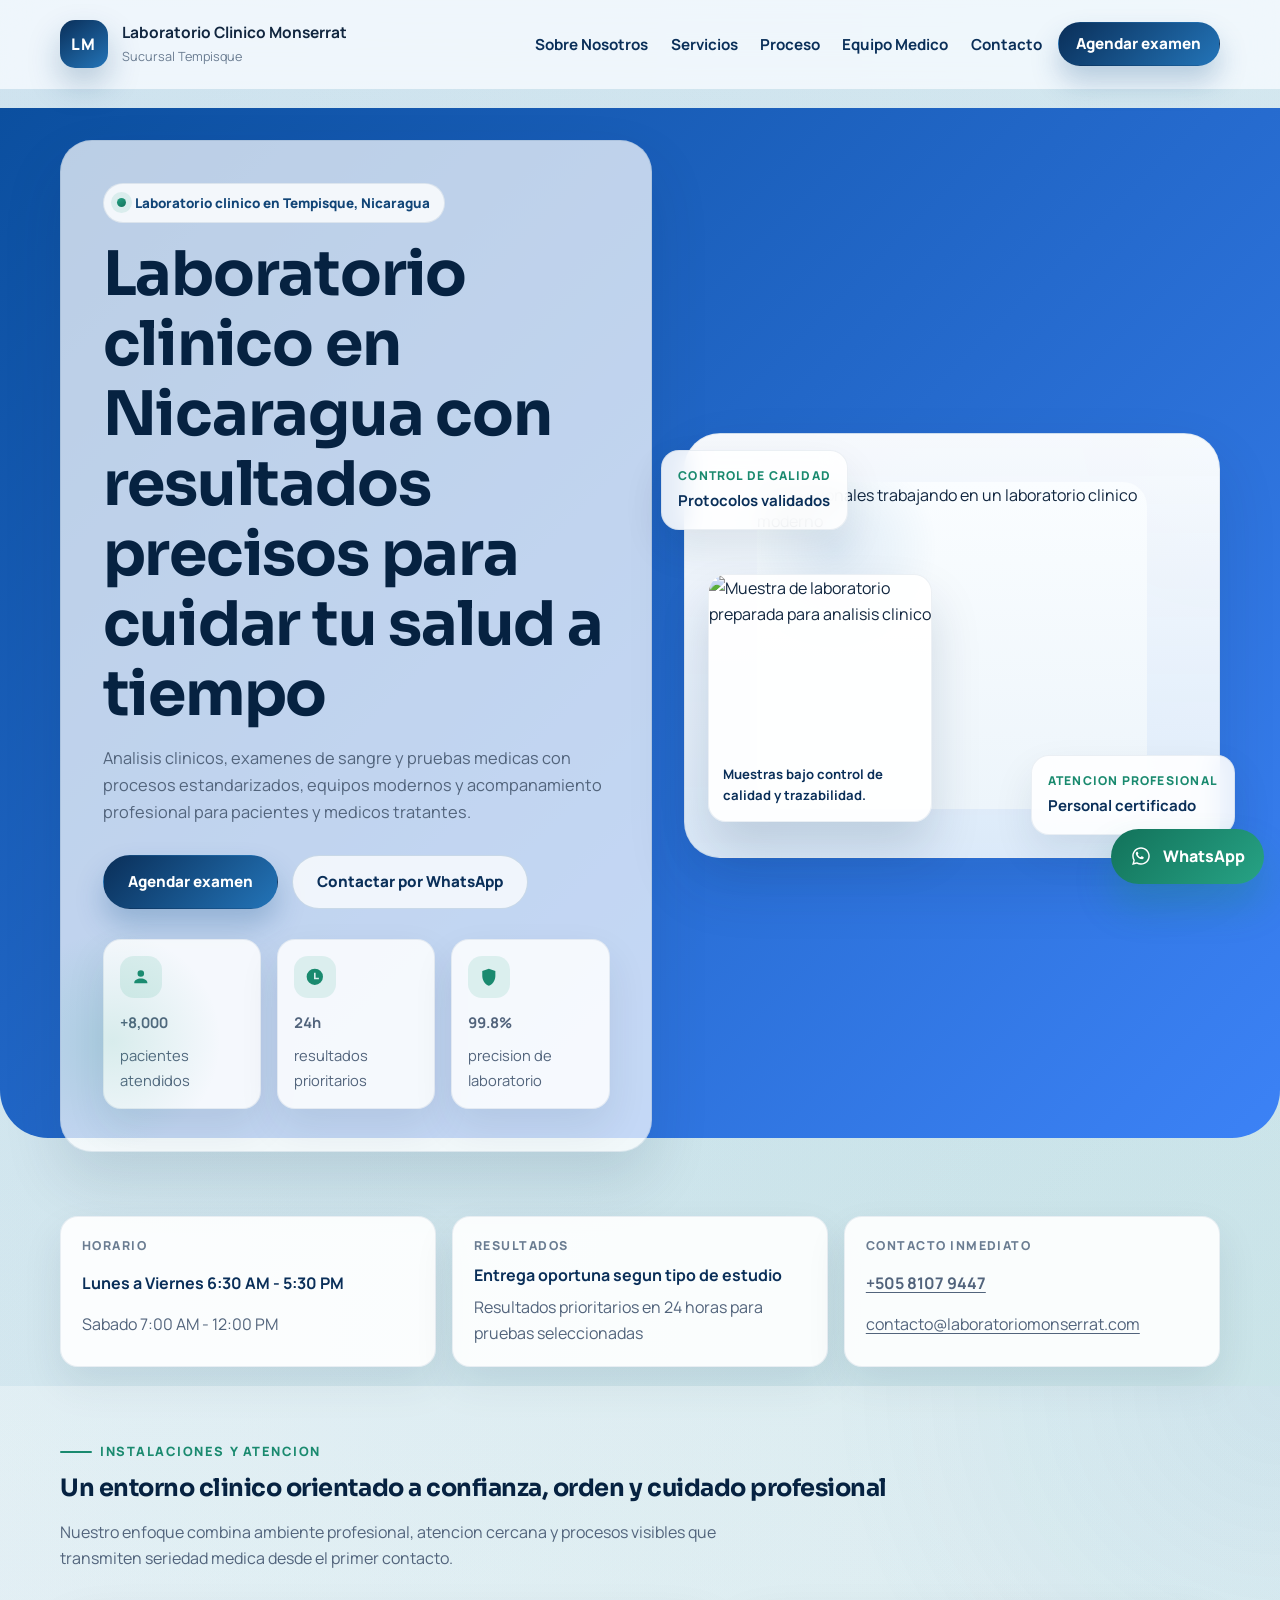
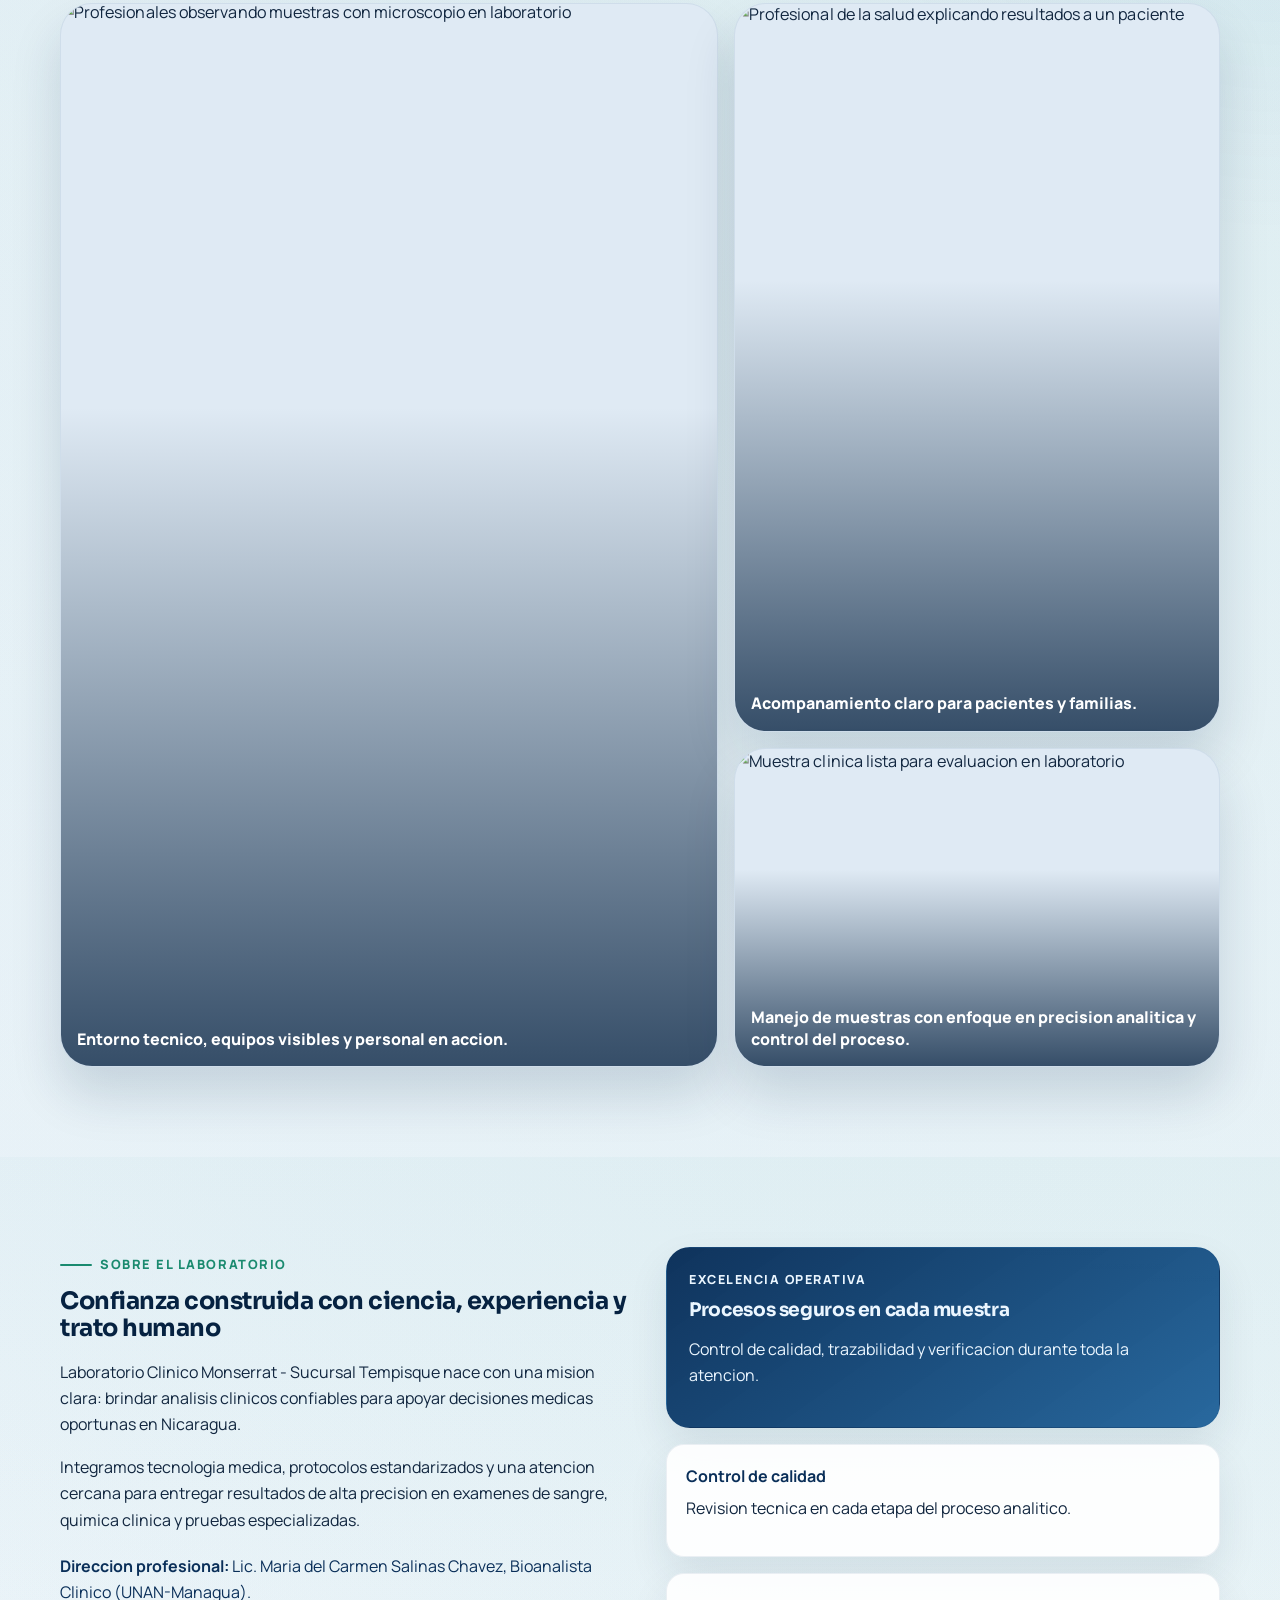
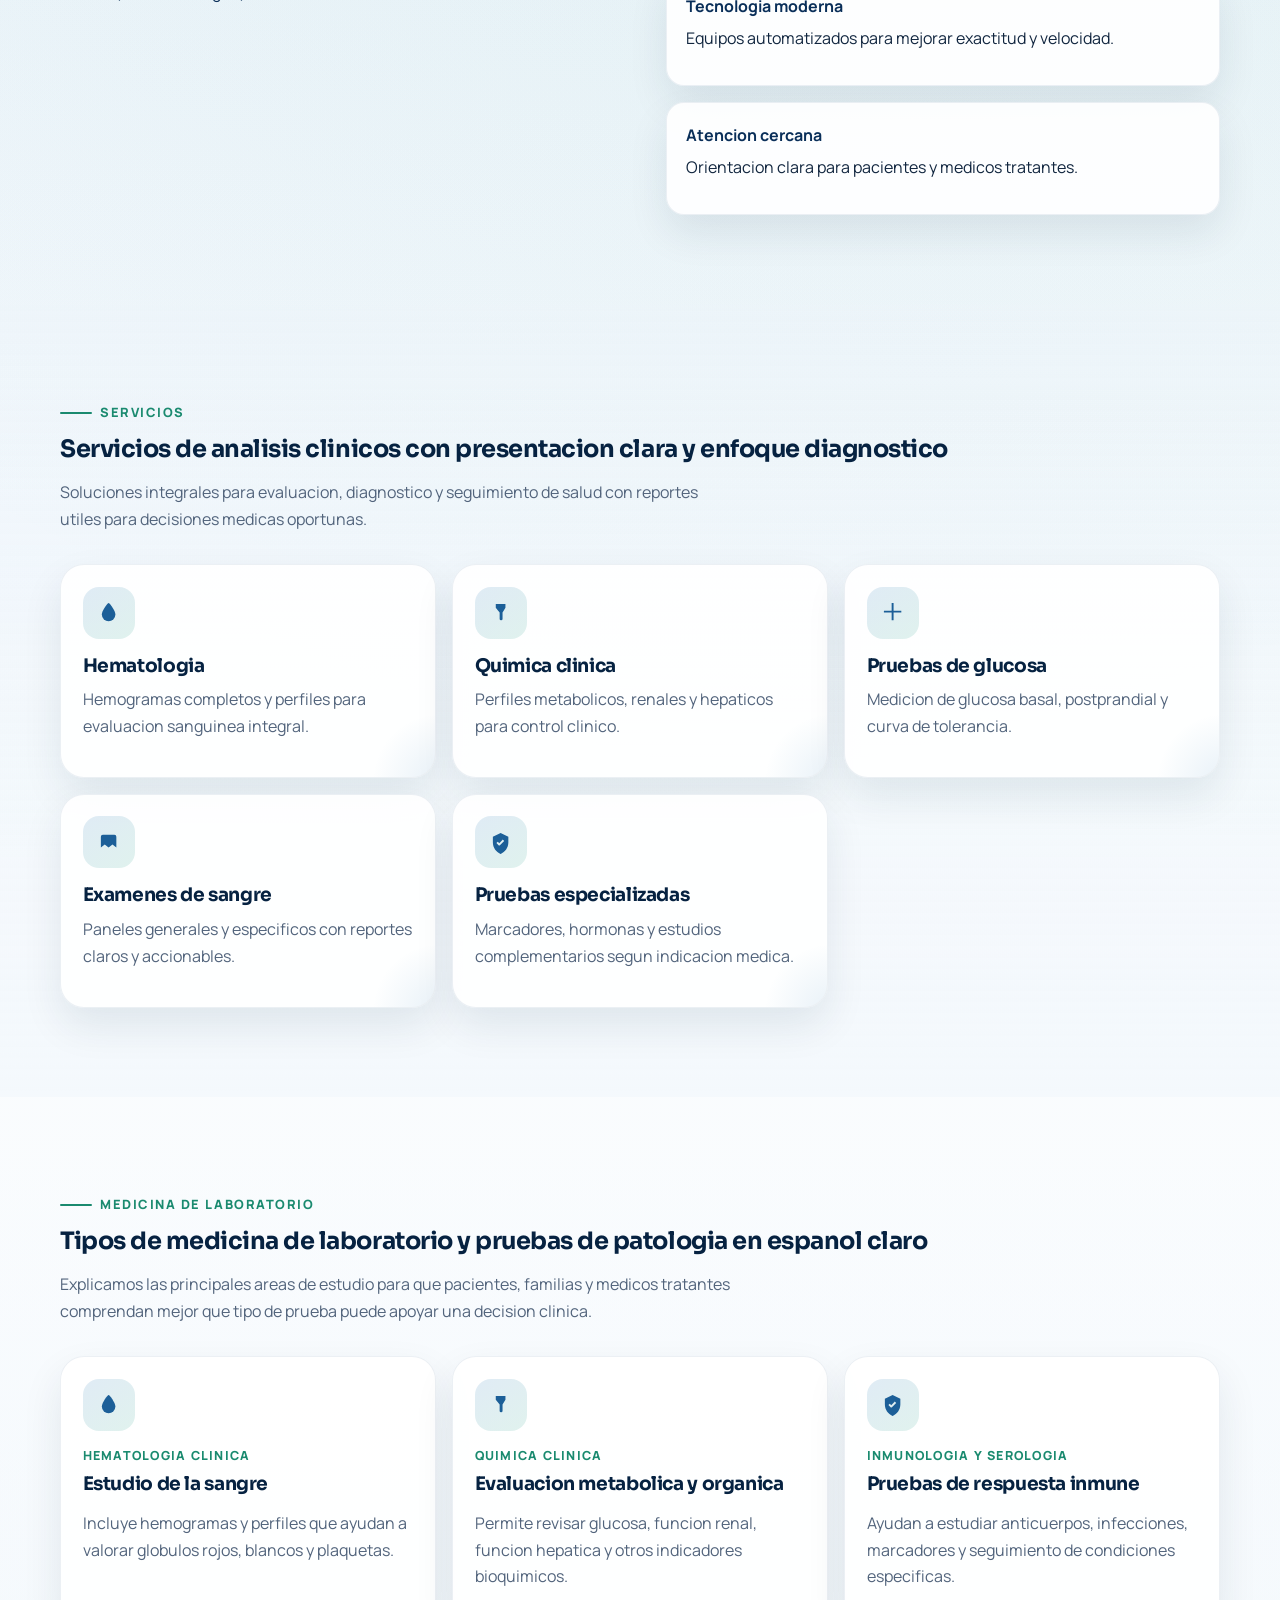
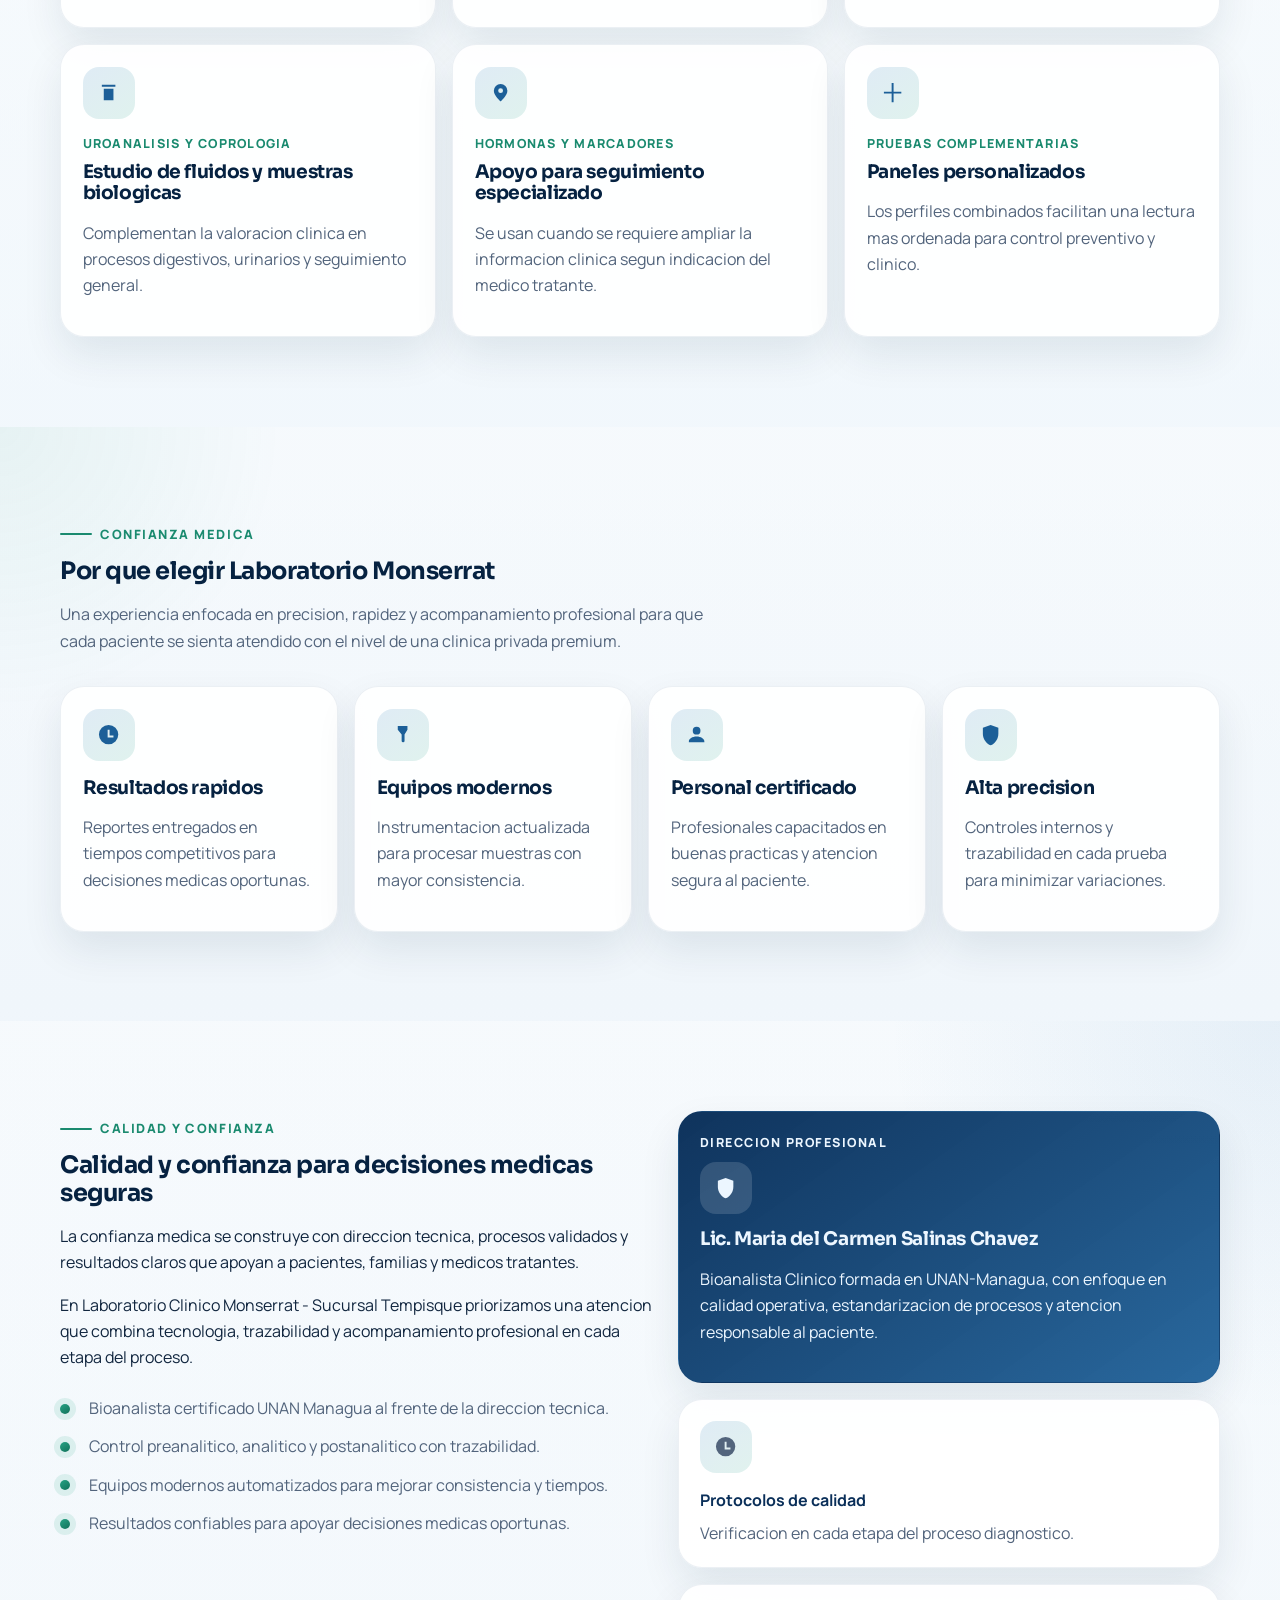
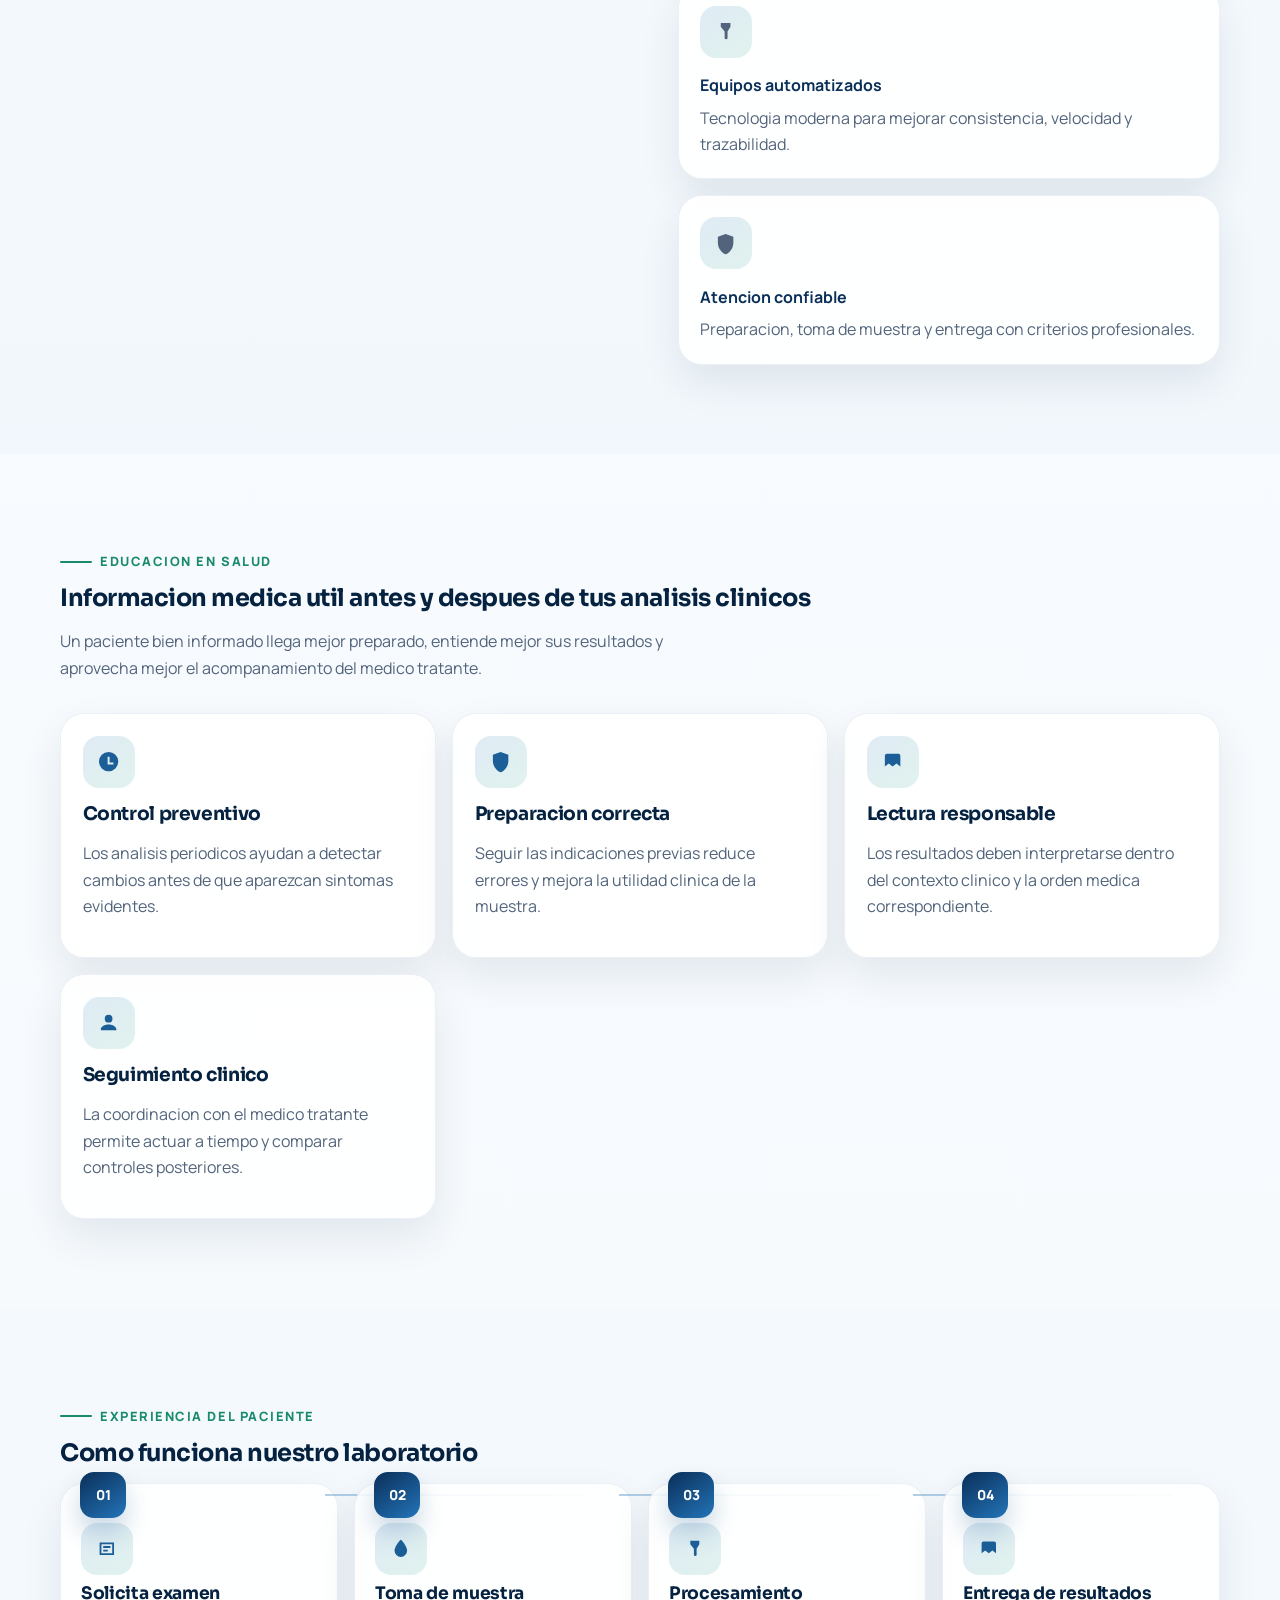
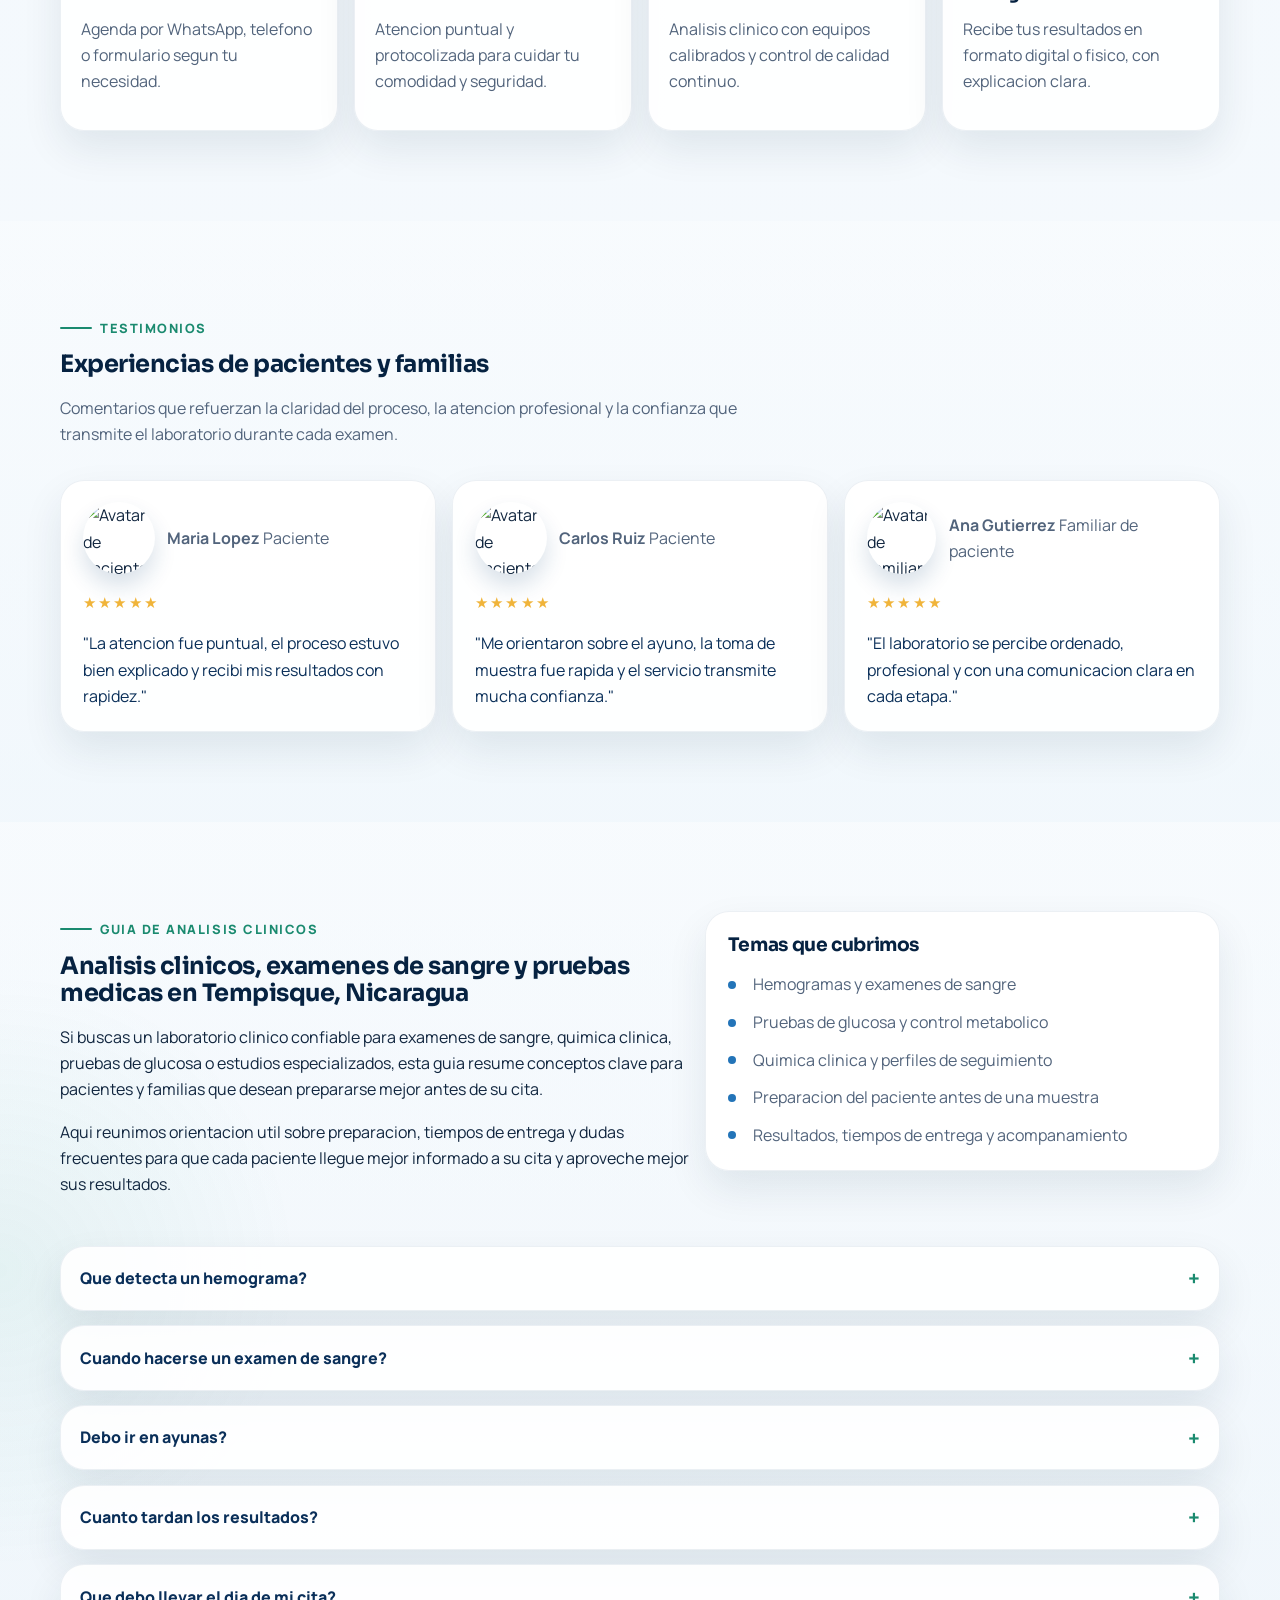
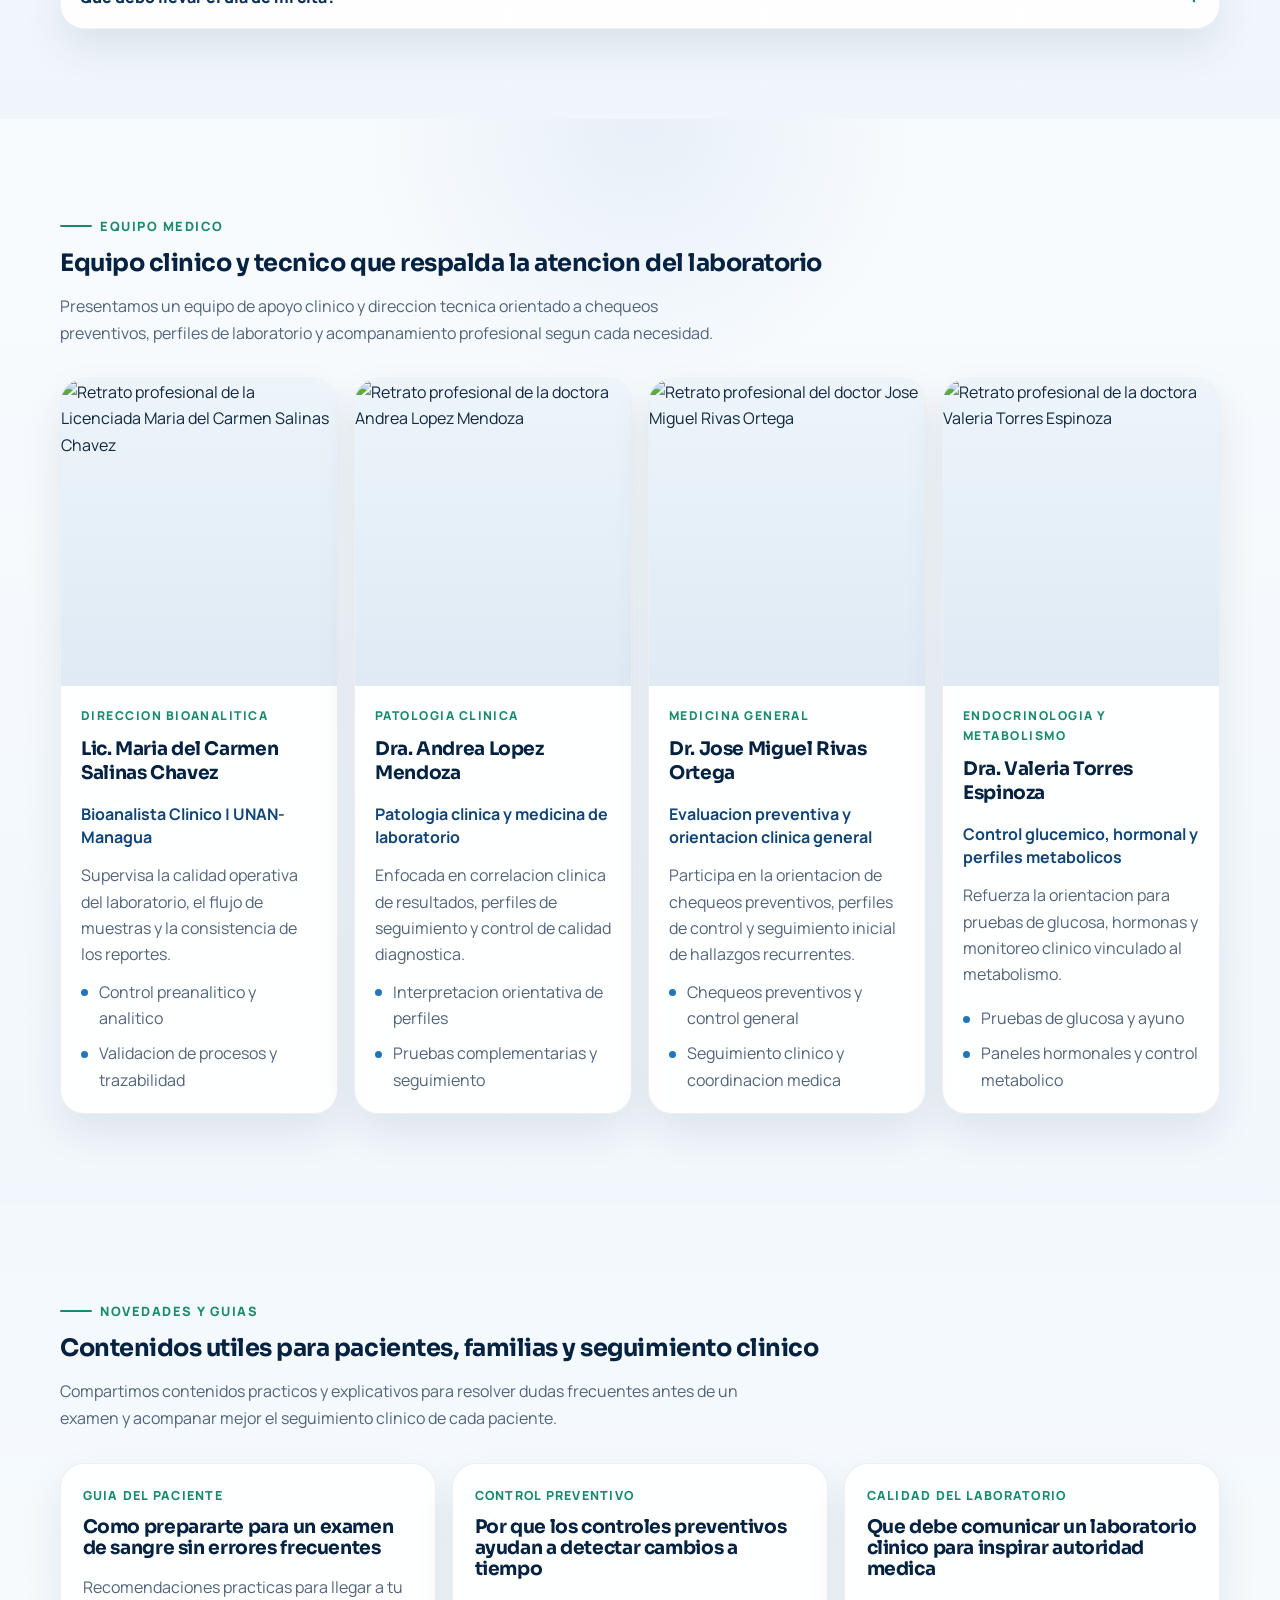
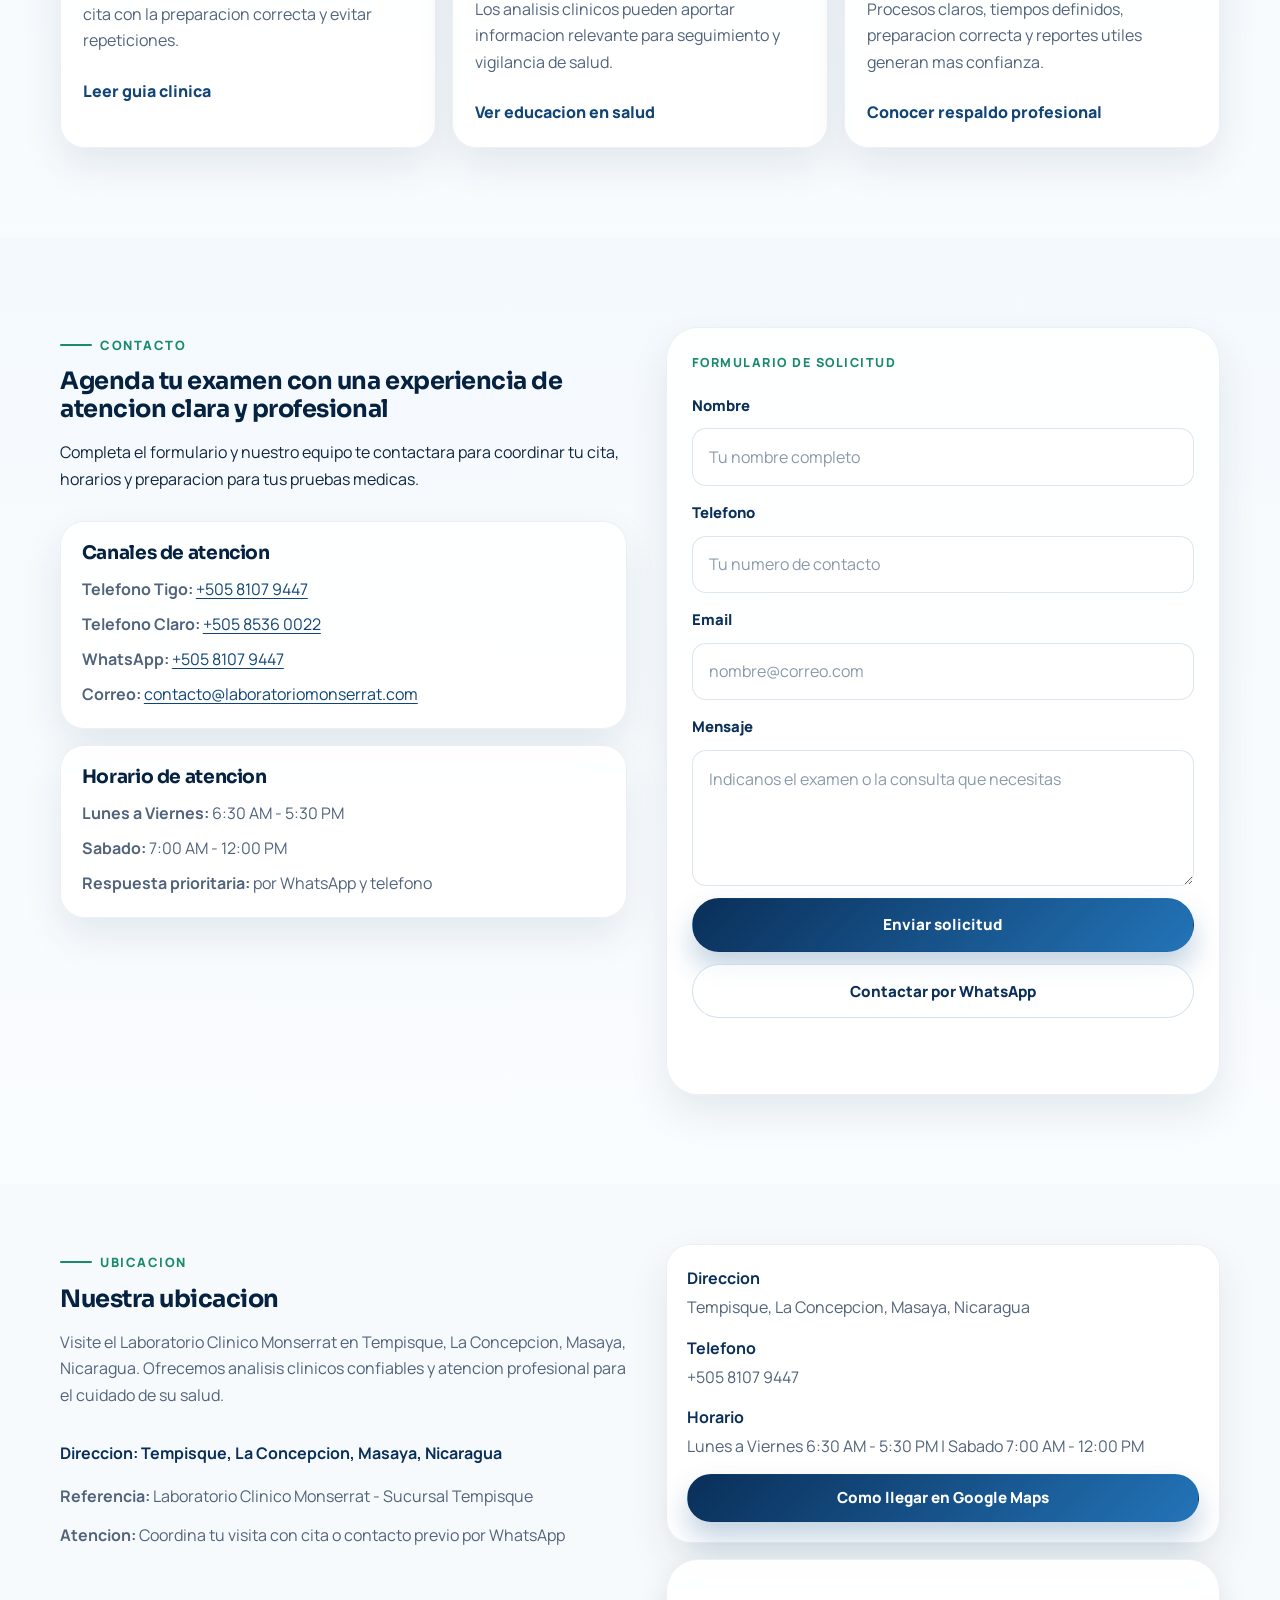
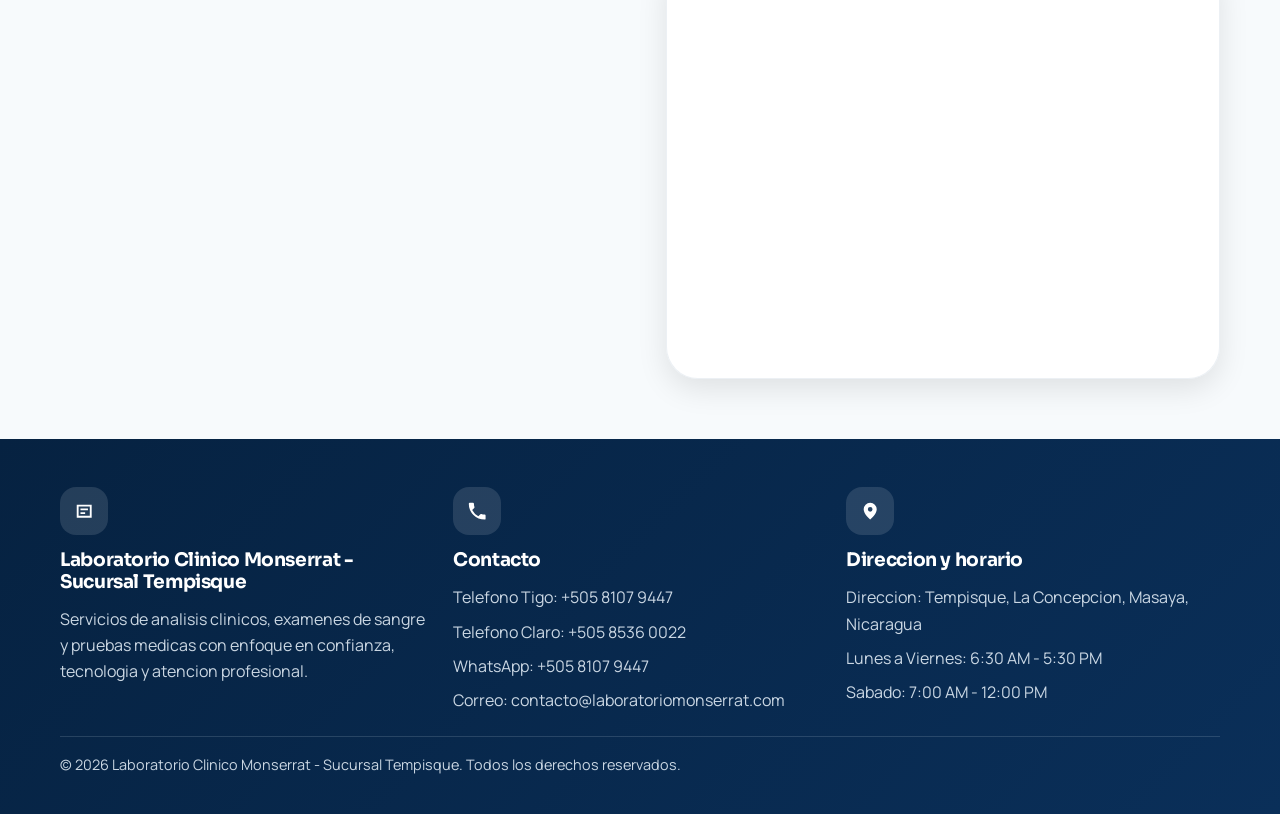
==== landing/index.html @ 28d286d9 "first commit" ====
<!doctype html>
<html lang="es-NI">
<head>
  <meta charset="UTF-8">
  <meta name="viewport" content="width=device-width, initial-scale=1.0">
  <title>Laboratorio Clinico Monserrat Sucursal Tempisque | Analisis clinicos en Nicaragua</title>
  <meta
    name="description"
    content="Laboratorio Clinico Monserrat Sucursal Tempisque ofrece analisis clinicos, examenes de sangre y pruebas medicas en Nicaragua con atencion profesional, tecnologia confiable y resultados oportunos.">
  <meta name="robots" content="index, follow">
  <meta
    name="keywords"
    content="laboratorio clinico, analisis clinicos, examenes de sangre, laboratorio en Nicaragua, pruebas medicas, quimica clinica">
  <meta name="author" content="Laboratorio Clinico Monserrat Sucursal Tempisque">
  <meta name="theme-color" content="#0b4f9f">
  <link rel="canonical" href="https://www.laboratoriomonserrat.com/">

  <meta property="og:type" content="website">
  <meta property="og:locale" content="es_NI">
  <meta property="og:title" content="Laboratorio Clinico Monserrat Sucursal Tempisque | Analisis clinicos en Nicaragua">
  <meta
    property="og:description"
    content="Servicios de analisis clinicos, examenes de sangre y pruebas medicas con tecnologia moderna y personal certificado.">
  <meta property="og:url" content="https://www.laboratoriomonserrat.com/">
  <meta property="og:image" content="https://images.pexels.com/photos/8442096/pexels-photo-8442096.jpeg?auto=compress&amp;cs=tinysrgb&amp;w=1400">
  <meta property="og:image:alt" content="Profesionales trabajando en un laboratorio clinico moderno">

  <meta name="twitter:card" content="summary_large_image">
  <meta name="twitter:title" content="Laboratorio Clinico Monserrat Sucursal Tempisque">
  <meta
    name="twitter:description"
    content="Laboratorio clinico en Nicaragua. Resultados precisos, atencion profesional y contacto rapido.">
  <meta name="twitter:image" content="https://images.pexels.com/photos/8442096/pexels-photo-8442096.jpeg?auto=compress&amp;cs=tinysrgb&amp;w=1400">

  <link rel="preconnect" href="https://fonts.googleapis.com">
  <link rel="preconnect" href="https://fonts.gstatic.com" crossorigin>
  <link rel="preconnect" href="https://images.pexels.com" crossorigin>
  <link
    href="https://fonts.googleapis.com/css2?family=Manrope:wght@400;500;700;800&family=Sora:wght@600;700&display=swap"
    rel="stylesheet">
  <link rel="stylesheet" href="css/styles.css">

  <script type="application/ld+json">
  {
    "@context": "https://schema.org",
    "@type": "MedicalBusiness",
    "name": "Laboratorio Clinico Monserrat - Sucursal Tempisque",
    "description": "Laboratorio clinico y servicios de analisis medicos en Nicaragua con personal certificado.",
    "url": "https://www.laboratoriomonserrat.com/",
    "telephone": "+505 8107 9447",
    "email": "contacto@laboratoriomonserrat.com",
    "address": {
      "@type": "PostalAddress",
      "streetAddress": "Tempisque, La Concepcion",
      "addressLocality": "La Concepcion",
      "addressRegion": "Masaya",
      "addressCountry": "NI"
    },
    "contactPoint": [
      {
        "@type": "ContactPoint",
        "contactType": "customer service",
        "telephone": "+505 8107 9447",
        "areaServed": "NI",
        "availableLanguage": "es"
      },
      {
        "@type": "ContactPoint",
        "contactType": "customer service",
        "telephone": "+505 8536 0022",
        "areaServed": "NI",
        "availableLanguage": "es"
      }
    ],
    "employee": [
      {
        "@type": "Person",
        "name": "Lic. Maria del Carmen Salinas Chavez",
        "jobTitle": "Directora Tecnica y Bioanalista Clinico",
        "alumniOf": "UNAN Managua"
      },
      {
        "@type": "Person",
        "name": "Dra. Andrea Lopez Mendoza",
        "jobTitle": "Patologa Clinica y Medicina de Laboratorio"
      },
      {
        "@type": "Person",
        "name": "Dr. Jose Miguel Rivas Ortega",
        "jobTitle": "Medicina General y Evaluacion Preventiva"
      },
      {
        "@type": "Person",
        "name": "Dra. Valeria Torres Espinoza",
        "jobTitle": "Endocrinologia y Metabolismo"
      }
    ],
    "openingHoursSpecification": [
      {
        "@type": "OpeningHoursSpecification",
        "dayOfWeek": ["Monday", "Tuesday", "Wednesday", "Thursday", "Friday"],
        "opens": "06:30",
        "closes": "17:30"
      },
      {
        "@type": "OpeningHoursSpecification",
        "dayOfWeek": "Saturday",
        "opens": "07:00",
        "closes": "12:00"
      }
    ],
    "hasMap": "https://www.google.com/maps?q=Laboratorio+Monserrat+Tempisque&output=embed",
    "areaServed": {
      "@type": "Country",
      "name": "Nicaragua"
    }
  }
  </script>

  <script type="application/ld+json">
  {
   "@context": "https://schema.org",
   "@type": "MedicalBusiness",
   "name": "Laboratorio Clinico Monserrat - Sucursal Tempisque",
   "address": {
     "@type": "PostalAddress",
     "streetAddress": "Tempisque, La Concepcion",
     "addressLocality": "La Concepcion",
     "addressRegion": "Masaya",
     "addressCountry": "Nicaragua"
   },
   "hasMap": "https://www.google.com/maps?q=Laboratorio+Monserrat+Tempisque&output=embed"
  }
  </script>
</head>
<body class="page">
  <a class="skip-link" href="#contenido-principal">Saltar al contenido principal</a>

  <header class="site-header" id="inicio">
    <div class="container header-wrap">
      <a class="brand brand--premium" href="#inicio" aria-label="Ir al inicio">
        <span class="brand-mark" aria-hidden="true">LM</span>
        <span class="brand-copy">
          <strong>Laboratorio Clinico Monserrat</strong>
          <small>Sucursal Tempisque</small>
        </span>
      </a>

      <div class="header-actions">
        <button
          class="menu-toggle"
          type="button"
          aria-label="Abrir menu principal"
          aria-expanded="false"
          aria-controls="main-nav">
          <span></span>
          <span></span>
          <span></span>
        </button>

        <nav class="main-nav" id="main-nav" aria-label="Navegacion principal">
          <ul class="main-nav__list">
            <li><a href="#sobre">Sobre Nosotros</a></li>
            <li><a href="#servicios">Servicios</a></li>
            <li><a href="#proceso">Proceso</a></li>
            <li><a href="#equipo">Equipo Medico</a></li>
            <li><a href="#contacto">Contacto</a></li>
          </ul>
        </nav>

        <a class="btn btn-primary btn-header" href="#contacto">Agendar examen</a>
      </div>
    </div>
  </header>

  <main id="contenido-principal">
    <section class="hero reveal" aria-labelledby="hero-title">
      <div class="container hero-grid">
        <article class="hero-copy hero-copy--panel">
          <p class="eyebrow">
            <span class="eyebrow__dot" aria-hidden="true"></span>
            Laboratorio clinico en Tempisque, Nicaragua</p>
          <h1 id="hero-title">Laboratorio clinico en Nicaragua con resultados precisos para cuidar tu salud a tiempo</h1>
          <p class="hero-lead">
            Analisis clinicos, examenes de sangre y pruebas medicas con procesos estandarizados,
            equipos modernos y acompanamiento profesional para pacientes y medicos tratantes.
          </p>

          <div class="hero-cta">
            <a class="btn btn-primary btn-lg" href="#contacto" aria-label="Agendar examen en formulario de contacto">
              Agendar examen
            </a>
            <a
              class="btn btn-ghost btn-lg"
              href="https://wa.me/50581079447?text=Hola%2C%20quiero%20informacion%20sobre%20sus%20analisis%20clinicos."
              target="_blank"
              rel="noopener"
              aria-label="Contactar por WhatsApp">
              Contactar por WhatsApp
            </a>
          </div>
          <ul class="hero-highlights" aria-label="Puntos de confianza del laboratorio">
            <li class="hero-stat-card">
              <span class="hero-stat-card__icon" aria-hidden="true">
                <svg viewBox="0 0 24 24" focusable="false">
                  <path d="M12 12a4 4 0 1 0-4-4 4 4 0 0 0 4 4Zm0 2c-4.42 0-8 2.24-8 5v1h16v-1c0-2.76-3.58-5-8-5Z"></path>
                </svg>
              </span>
              <strong><span class="counter-value" data-counter-target="8000" data-counter-prefix="+">+8000</span></strong>
              <span>pacientes atendidos</span>
            </li>
            <li class="hero-stat-card">
              <span class="hero-stat-card__icon" aria-hidden="true">
                <svg viewBox="0 0 24 24" focusable="false">
                  <path d="M12 2a10 10 0 1 0 10 10A10.01 10.01 0 0 0 12 2Zm1 11h4v2h-6V7h2Z"></path>
                </svg>
              </span>
              <strong><span class="counter-value" data-counter-target="24" data-counter-suffix="h">24h</span></strong>
              <span>resultados prioritarios</span>
            </li>
            <li class="hero-stat-card">
              <span class="hero-stat-card__icon" aria-hidden="true">
                <svg viewBox="0 0 24 24" focusable="false">
                  <path d="m10.69 15.52-3.2-3.2-1.42 1.41 4.62 4.62L18 11.04l-1.41-1.41Z"></path>
                  <path d="M12 2 4 5v6c0 5.55 3.84 10.74 8 12 4.16-1.26 8-6.45 8-12V5Z"></path>
                </svg>
              </span>
              <strong><span class="counter-value" data-counter-target="99.8" data-counter-suffix="%" data-counter-decimals="1">99.8%</span></strong>
              <span>precision de laboratorio</span>
            </li>
          </ul>

        </article>

        <div class="hero-media">
          <div class="hero-media__frame">
            <div class="hero-media__badge hero-media__badge--top">
              <span>Control de calidad</span>
              <strong>Protocolos validados</strong>
            </div>
            <figure class="hero-media__figure">
              <img
                src="https://images.pexels.com/photos/8442096/pexels-photo-8442096.jpeg?auto=compress&amp;cs=tinysrgb&amp;w=1400"
                alt="Profesionales trabajando en un laboratorio clinico moderno"
                width="620"
                height="480"
                loading="eager"
                fetchpriority="high"
                decoding="async">
            </figure>
            <figure class="hero-media__secondary">
              <img
                src="https://images.pexels.com/photos/5726838/pexels-photo-5726838.jpeg?auto=compress&amp;cs=tinysrgb&amp;w=900"
                alt="Muestra de laboratorio preparada para analisis clinico"
                width="340"
                height="260"
                loading="lazy"
                decoding="async">
              <figcaption>Muestras bajo control de calidad y trazabilidad.</figcaption>
            </figure>
            <div class="hero-media__badge hero-media__badge--bottom">
              <span>Atencion profesional</span>
              <strong>Personal certificado</strong>
            </div>
          </div>
        </div>
      </div>
    </section>

    <section class="trust-strip reveal" aria-label="Datos clave del laboratorio">
      <div class="container trust-strip__grid">
        <article class="trust-strip__item">
          <p class="trust-strip__label">Horario</p>
          <strong>Lunes a Viernes 6:30 AM - 5:30 PM</strong>
          <span>Sabado 7:00 AM - 12:00 PM</span>
        </article>
        <article class="trust-strip__item">
          <p class="trust-strip__label">Resultados</p>
          <strong>Entrega oportuna segun tipo de estudio</strong>
          <span>Resultados prioritarios en 24 horas para pruebas seleccionadas</span>
        </article>
        <article class="trust-strip__item">
          <p class="trust-strip__label">Contacto inmediato</p>
          <strong><a href="tel:+50581079447">+505 8107 9447</a></strong>
          <span><a href="mailto:contacto@laboratoriomonserrat.com">contacto@laboratoriomonserrat.com</a></span>
        </article>
      </div>
    </section>

    <section class="section visual-proof reveal" aria-labelledby="visual-proof-title">
      <div class="container">
        <p class="section-kicker">Instalaciones y atencion</p>
        <h2 id="visual-proof-title">Un entorno clinico orientado a confianza, orden y cuidado profesional</h2>
        <p class="section-intro">
          Nuestro enfoque combina ambiente profesional, atencion cercana y procesos visibles que
          transmiten seriedad medica desde el primer contacto.
        </p>
        <div class="visual-proof__grid">
          <figure class="visual-proof__item visual-proof__item--wide">
            <img
              src="https://images.pexels.com/photos/8442107/pexels-photo-8442107.jpeg?auto=compress&amp;cs=tinysrgb&amp;w=1200"
              alt="Profesionales observando muestras con microscopio en laboratorio"
              width="800"
              height="960"
              loading="lazy"
              decoding="async">
            <figcaption>Entorno tecnico, equipos visibles y personal en accion.</figcaption>
          </figure>
          <figure class="visual-proof__item">
            <img
              src="https://images.pexels.com/photos/7578797/pexels-photo-7578797.jpeg?auto=compress&amp;cs=tinysrgb&amp;w=900"
              alt="Profesional de la salud explicando resultados a un paciente"
              width="640"
              height="960"
              loading="lazy"
              decoding="async">
            <figcaption>Acompanamiento claro para pacientes y familias.</figcaption>
          </figure>
          <figure class="visual-proof__item">
            <img
              src="https://images.pexels.com/photos/5726838/pexels-photo-5726838.jpeg?auto=compress&amp;cs=tinysrgb&amp;w=900"
              alt="Muestra clinica lista para evaluacion en laboratorio"
              width="640"
              height="420"
              loading="lazy"
              decoding="async">
            <figcaption>Manejo de muestras con enfoque en precision analitica y control del proceso.</figcaption>
          </figure>
        </div>
      </div>
    </section>

    <section class="section about reveal" id="sobre" aria-labelledby="sobre-title">
      <div class="container about-grid">
        <article class="about-copy">
          <p class="section-kicker">Sobre el laboratorio</p>
          <h2 id="sobre-title">Confianza construida con ciencia, experiencia y trato humano</h2>
          <p>
            Laboratorio Clinico Monserrat - Sucursal Tempisque nace con una mision clara: brindar analisis
            clinicos confiables para apoyar decisiones medicas oportunas en Nicaragua.
          </p>
          <p>
            Integramos tecnologia medica, protocolos estandarizados y una atencion cercana para entregar
            resultados de alta precision en examenes de sangre, quimica clinica y pruebas especializadas.
          </p>
          <p class="about-copy__director">
            <strong>Direccion profesional:</strong> Lic. Maria del Carmen Salinas Chavez,
            Bioanalista Clinico (UNAN-Managua).
          </p>
        </article>

        <aside class="about-panel" aria-label="Datos destacados del laboratorio">
          <article class="about-panel__card">
            <p class="about-panel__eyebrow">Excelencia operativa</p>
            <h3>Procesos seguros en cada muestra</h3>
            <p>Control de calidad, trazabilidad y verificacion durante toda la atencion.</p>
          </article>
          <div class="about-stats">
            <article class="about-stats__card">
              <strong>Control de calidad</strong>
              <p>Revision tecnica en cada etapa del proceso analitico.</p>
            </article>
            <article class="about-stats__card">
              <strong>Tecnologia moderna</strong>
              <p>Equipos automatizados para mejorar exactitud y velocidad.</p>
            </article>
            <article class="about-stats__card">
              <strong>Atencion cercana</strong>
              <p>Orientacion clara para pacientes y medicos tratantes.</p>
            </article>
          </div>
        </aside>
      </div>
    </section>

    <section class="section services reveal" id="servicios" aria-labelledby="servicios-title">
      <div class="container">
        <p class="section-kicker">Servicios</p>
        <h2 id="servicios-title">Servicios de analisis clinicos con presentacion clara y enfoque diagnostico</h2>
        <p class="section-intro">
          Soluciones integrales para evaluacion, diagnostico y seguimiento de salud con reportes utiles
          para decisiones medicas oportunas.
        </p>
        <div class="service-grid">
          <article class="service-card card">
            <span class="service-card__icon" aria-hidden="true">
              <svg viewBox="0 0 24 24" focusable="false">
                <path d="M19 14a7 7 0 1 1-14 0c0-4.2 6-12 7-12s7 7.8 7 12Z"></path>
              </svg>
            </span>
            <h3>Hematologia</h3>
            <p>Hemogramas completos y perfiles para evaluacion sanguinea integral.</p>
          </article>
          <article class="service-card card">
            <span class="service-card__icon" aria-hidden="true">
              <svg viewBox="0 0 24 24" focusable="false">
                <path d="M7 3h10v4l-3 5v6.5a1.5 1.5 0 0 1-3 0V12L7 7Z"></path>
              </svg>
            </span>
            <h3>Quimica clinica</h3>
            <p>Perfiles metabolicos, renales y hepaticos para control clinico.</p>
          </article>
          <article class="service-card card">
            <span class="service-card__icon" aria-hidden="true">
              <svg viewBox="0 0 24 24" focusable="false">
                <path d="M11 2h2v8h8v2h-8v8h-2v-8H3v-2h8Z"></path>
              </svg>
            </span>
            <h3>Pruebas de glucosa</h3>
            <p>Medicion de glucosa basal, postprandial y curva de tolerancia.</p>
          </article>
          <article class="service-card card">
            <span class="service-card__icon" aria-hidden="true">
              <svg viewBox="0 0 24 24" focusable="false">
                <path d="M6 4h12a2 2 0 0 1 2 2v11l-4-3-4 3-4-3-4 3V6a2 2 0 0 1 2-2Z"></path>
              </svg>
            </span>
            <h3>Examenes de sangre</h3>
            <p>Paneles generales y especificos con reportes claros y accionables.</p>
          </article>
          <article class="service-card card">
            <span class="service-card__icon" aria-hidden="true">
              <svg viewBox="0 0 24 24" focusable="false">
                <path d="M12 2 4 6v6c0 5.25 3.4 10.08 8 11.82C16.6 22.08 20 17.25 20 12V6Zm3.7 8.3-4.39 4.4a1 1 0 0 1-1.42 0l-2.2-2.2 1.41-1.41 1.5 1.49 3.69-3.69Z"></path>
              </svg>
            </span>
            <h3>Pruebas especializadas</h3>
            <p>Marcadores, hormonas y estudios complementarios segun indicacion medica.</p>
          </article>
        </div>
      </div>
    </section>

    <section class="section lab-types reveal" id="tipos-pruebas" aria-labelledby="tipos-pruebas-title">
      <div class="container">
        <p class="section-kicker">Medicina de laboratorio</p>
        <h2 id="tipos-pruebas-title">Tipos de medicina de laboratorio y pruebas de patologia en espanol claro</h2>
        <p class="section-intro">
          Explicamos las principales areas de estudio para que pacientes, familias y medicos tratantes
          comprendan mejor que tipo de prueba puede apoyar una decision clinica.
        </p>
        <div class="types-grid">
          <article class="type-card">
            <span class="type-card__icon" aria-hidden="true">
              <svg viewBox="0 0 24 24" focusable="false">
                <path d="M19 14a7 7 0 1 1-14 0c0-4.2 6-12 7-12s7 7.8 7 12Z"></path>
              </svg>
            </span>
            <p class="type-card__tag">Hematologia clinica</p>
            <h3>Estudio de la sangre</h3>
            <p>Incluye hemogramas y perfiles que ayudan a valorar globulos rojos, blancos y plaquetas.</p>
          </article>
          <article class="type-card">
            <span class="type-card__icon" aria-hidden="true">
              <svg viewBox="0 0 24 24" focusable="false">
                <path d="M7 3h10v4l-3 5v6.5a1.5 1.5 0 0 1-3 0V12L7 7Z"></path>
              </svg>
            </span>
            <p class="type-card__tag">Quimica clinica</p>
            <h3>Evaluacion metabolica y organica</h3>
            <p>Permite revisar glucosa, funcion renal, funcion hepatica y otros indicadores bioquimicos.</p>
          </article>
          <article class="type-card">
            <span class="type-card__icon" aria-hidden="true">
              <svg viewBox="0 0 24 24" focusable="false">
                <path d="M12 2 4 6v6c0 5.25 3.4 10.08 8 11.82C16.6 22.08 20 17.25 20 12V6Zm3.7 8.3-4.39 4.4a1 1 0 0 1-1.42 0l-2.2-2.2 1.41-1.41 1.5 1.49 3.69-3.69Z"></path>
              </svg>
            </span>
            <p class="type-card__tag">Inmunologia y serologia</p>
            <h3>Pruebas de respuesta inmune</h3>
            <p>Ayudan a estudiar anticuerpos, infecciones, marcadores y seguimiento de condiciones especificas.</p>
          </article>
          <article class="type-card">
            <span class="type-card__icon" aria-hidden="true">
              <svg viewBox="0 0 24 24" focusable="false">
                <path d="M5 4h14v2H5Zm2 4h10v12H7Z"></path>
              </svg>
            </span>
            <p class="type-card__tag">Uroanalisis y coprologia</p>
            <h3>Estudio de fluidos y muestras biologicas</h3>
            <p>Complementan la valoracion clinica en procesos digestivos, urinarios y seguimiento general.</p>
          </article>
          <article class="type-card">
            <span class="type-card__icon" aria-hidden="true">
              <svg viewBox="0 0 24 24" focusable="false">
                <path d="M12 3a7 7 0 0 0-7 7c0 5.25 7 11 7 11s7-5.75 7-11a7 7 0 0 0-7-7Zm0 9.5A2.5 2.5 0 1 1 14.5 10 2.5 2.5 0 0 1 12 12.5Z"></path>
              </svg>
            </span>
            <p class="type-card__tag">Hormonas y marcadores</p>
            <h3>Apoyo para seguimiento especializado</h3>
            <p>Se usan cuando se requiere ampliar la informacion clinica segun indicacion del medico tratante.</p>
          </article>
          <article class="type-card">
            <span class="type-card__icon" aria-hidden="true">
              <svg viewBox="0 0 24 24" focusable="false">
                <path d="M11 2h2v20h-2Zm-8 9h18v2H3Z"></path>
              </svg>
            </span>
            <p class="type-card__tag">Pruebas complementarias</p>
            <h3>Paneles personalizados</h3>
            <p>Los perfiles combinados facilitan una lectura mas ordenada para control preventivo y clinico.</p>
          </article>
        </div>
      </div>
    </section>

    <section class="section benefits reveal" id="beneficios" aria-labelledby="beneficios-title">
      <div class="container">
        <p class="section-kicker">Confianza medica</p>
        <h2 id="beneficios-title">Por que elegir Laboratorio Monserrat</h2>
        <p class="section-intro">
          Una experiencia enfocada en precision, rapidez y acompanamiento profesional para que cada
          paciente se sienta atendido con el nivel de una clinica privada premium.
        </p>
        <div class="benefit-grid">
          <article class="benefit-card">
            <span class="benefit-icon" aria-hidden="true">
              <svg viewBox="0 0 24 24" focusable="false">
                <path d="M12 2a10 10 0 1 0 10 10A10.01 10.01 0 0 0 12 2Zm1 11h4v2h-6V7h2Z"></path>
              </svg>
            </span>
            <h3>Resultados rapidos</h3>
            <p>Reportes entregados en tiempos competitivos para decisiones medicas oportunas.</p>
          </article>
          <article class="benefit-card">
            <span class="benefit-icon" aria-hidden="true">
              <svg viewBox="0 0 24 24" focusable="false">
                <path d="M7 3h10v4l-3 5v6.5a1.5 1.5 0 0 1-3 0V12L7 7Z"></path>
              </svg>
            </span>
            <h3>Equipos modernos</h3>
            <p>Instrumentacion actualizada para procesar muestras con mayor consistencia.</p>
          </article>
          <article class="benefit-card">
            <span class="benefit-icon" aria-hidden="true">
              <svg viewBox="0 0 24 24" focusable="false">
                <path d="M12 12a4 4 0 1 0-4-4 4 4 0 0 0 4 4Zm0 2c-4.42 0-8 2.24-8 5v1h16v-1c0-2.76-3.58-5-8-5Z"></path>
              </svg>
            </span>
            <h3>Personal certificado</h3>
            <p>Profesionales capacitados en buenas practicas y atencion segura al paciente.</p>
          </article>
          <article class="benefit-card">
            <span class="benefit-icon" aria-hidden="true">
              <svg viewBox="0 0 24 24" focusable="false">
                <path d="m10.69 15.52-3.2-3.2-1.42 1.41 4.62 4.62L18 11.04l-1.41-1.41Z"></path>
                <path d="M12 2 4 5v6c0 5.55 3.84 10.74 8 12 4.16-1.26 8-6.45 8-12V5Z"></path>
              </svg>
            </span>
            <h3>Alta precision</h3>
            <p>Controles internos y trazabilidad en cada prueba para minimizar variaciones.</p>
          </article>
        </div>
      </div>
    </section>

    <section class="section authority reveal" id="medicos" aria-labelledby="medicos-title">
      <div class="container authority-grid">
        <article class="authority-copy">
          <p class="section-kicker">Calidad y confianza</p>
        <h2 id="medicos-title">Calidad y confianza para decisiones medicas seguras</h2>
          <p>
            La confianza medica se construye con direccion tecnica, procesos validados y resultados
            claros que apoyan a pacientes, familias y medicos tratantes.
          </p>
          <p>
            En Laboratorio Clinico Monserrat - Sucursal Tempisque priorizamos una atencion que combina
            tecnologia, trazabilidad y acompanamiento profesional en cada etapa del proceso.
          </p>
          <ul class="authority-list">
            <li>Bioanalista certificado UNAN Managua al frente de la direccion tecnica.</li>
            <li>Control preanalitico, analitico y postanalitico con trazabilidad.</li>
            <li>Equipos modernos automatizados para mejorar consistencia y tiempos.</li>
            <li>Resultados confiables para apoyar decisiones medicas oportunas.</li>
          </ul>
        </article>

        <aside class="authority-panel" aria-label="Datos de autoridad profesional">
          <article class="authority-panel__director">
            <p class="authority-panel__label">Direccion profesional</p>
            <span class="authority-panel__icon" aria-hidden="true">
              <svg viewBox="0 0 24 24" focusable="false">
                <path d="M12 2 4 5v6c0 5.55 3.84 10.74 8 12 4.16-1.26 8-6.45 8-12V5Z"></path>
              </svg>
            </span>
            <h3>Lic. Maria del Carmen Salinas Chavez</h3>
            <p>
              Bioanalista Clinico formada en UNAN-Managua, con enfoque en calidad operativa,
              estandarizacion de procesos y atencion responsable al paciente.
            </p>
          </article>
          <div class="authority-proof">
            <article class="authority-proof__item">
              <span class="authority-proof__icon" aria-hidden="true">
                <svg viewBox="0 0 24 24" focusable="false">
                  <path d="M12 2a10 10 0 1 0 10 10A10.01 10.01 0 0 0 12 2Zm1 11h4v2h-6V7h2Z"></path>
                </svg>
              </span>
              <strong>Protocolos de calidad</strong>
              <span>Verificacion en cada etapa del proceso diagnostico.</span>
            </article>
            <article class="authority-proof__item">
              <span class="authority-proof__icon" aria-hidden="true">
                <svg viewBox="0 0 24 24" focusable="false">
                  <path d="M7 3h10v4l-3 5v6.5a1.5 1.5 0 0 1-3 0V12L7 7Z"></path>
                </svg>
              </span>
              <strong>Equipos automatizados</strong>
              <span>Tecnologia moderna para mejorar consistencia, velocidad y trazabilidad.</span>
            </article>
            <article class="authority-proof__item">
              <span class="authority-proof__icon" aria-hidden="true">
                <svg viewBox="0 0 24 24" focusable="false">
                  <path d="m10.69 15.52-3.2-3.2-1.42 1.41 4.62 4.62L18 11.04l-1.41-1.41Z"></path>
                  <path d="M12 2 4 5v6c0 5.55 3.84 10.74 8 12 4.16-1.26 8-6.45 8-12V5Z"></path>
                </svg>
              </span>
              <strong>Atencion confiable</strong>
              <span>Preparacion, toma de muestra y entrega con criterios profesionales.</span>
            </article>
          </div>
        </aside>
      </div>
    </section>

    <section class="section education reveal" id="educacion" aria-labelledby="educacion-title">
      <div class="container">
        <p class="section-kicker">Educacion en salud</p>
        <h2 id="educacion-title">Informacion medica util antes y despues de tus analisis clinicos</h2>
        <p class="section-intro">
          Un paciente bien informado llega mejor preparado, entiende mejor sus resultados y aprovecha
          mejor el acompanamiento del medico tratante.
        </p>
        <div class="education-grid">
          <article class="education-card">
            <span class="education-card__icon" aria-hidden="true">
              <svg viewBox="0 0 24 24" focusable="false">
                <path d="M12 2a10 10 0 1 0 10 10A10.01 10.01 0 0 0 12 2Zm1 11h4v2h-6V7h2Z"></path>
              </svg>
            </span>
            <h3>Control preventivo</h3>
            <p>Los analisis periodicos ayudan a detectar cambios antes de que aparezcan sintomas evidentes.</p>
          </article>
          <article class="education-card">
            <span class="education-card__icon" aria-hidden="true">
              <svg viewBox="0 0 24 24" focusable="false">
                <path d="M12 2 4 5v6c0 5.55 3.84 10.74 8 12 4.16-1.26 8-6.45 8-12V5Z"></path>
              </svg>
            </span>
            <h3>Preparacion correcta</h3>
            <p>Seguir las indicaciones previas reduce errores y mejora la utilidad clinica de la muestra.</p>
          </article>
          <article class="education-card">
            <span class="education-card__icon" aria-hidden="true">
              <svg viewBox="0 0 24 24" focusable="false">
                <path d="M6 4h12a2 2 0 0 1 2 2v11l-4-3-4 3-4-3-4 3V6a2 2 0 0 1 2-2Z"></path>
              </svg>
            </span>
            <h3>Lectura responsable</h3>
            <p>Los resultados deben interpretarse dentro del contexto clinico y la orden medica correspondiente.</p>
          </article>
          <article class="education-card">
            <span class="education-card__icon" aria-hidden="true">
              <svg viewBox="0 0 24 24" focusable="false">
                <path d="M12 12a4 4 0 1 0-4-4 4 4 0 0 0 4 4Zm0 2c-4.42 0-8 2.24-8 5v1h16v-1c0-2.76-3.58-5-8-5Z"></path>
              </svg>
            </span>
            <h3>Seguimiento clinico</h3>
            <p>La coordinacion con el medico tratante permite actuar a tiempo y comparar controles posteriores.</p>
          </article>
        </div>
      </div>
    </section>

    <section class="section process reveal" id="proceso" aria-labelledby="proceso-title">
      <div class="container">
        <p class="section-kicker">Experiencia del paciente</p>
        <h2 id="proceso-title">Como funciona nuestro laboratorio</h2>
        <ol class="process-list">
          <li>
            <span class="process-step__icon" aria-hidden="true">
              <svg viewBox="0 0 24 24" focusable="false">
                <path d="M4 5h16v14H4Zm2 2v10h12V7Zm2 2h8v2H8Zm0 4h5v2H8Z"></path>
              </svg>
            </span>
            <h3>Solicita examen</h3>
            <p>Agenda por WhatsApp, telefono o formulario segun tu necesidad.</p>
          </li>
          <li>
            <span class="process-step__icon" aria-hidden="true">
              <svg viewBox="0 0 24 24" focusable="false">
                <path d="M19 14a7 7 0 1 1-14 0c0-4.2 6-12 7-12s7 7.8 7 12Z"></path>
              </svg>
            </span>
            <h3>Toma de muestra</h3>
            <p>Atencion puntual y protocolizada para cuidar tu comodidad y seguridad.</p>
          </li>
          <li>
            <span class="process-step__icon" aria-hidden="true">
              <svg viewBox="0 0 24 24" focusable="false">
                <path d="M7 3h10v4l-3 5v6.5a1.5 1.5 0 0 1-3 0V12L7 7Z"></path>
              </svg>
            </span>
            <h3>Procesamiento</h3>
            <p>Analisis clinico con equipos calibrados y control de calidad continuo.</p>
          </li>
          <li>
            <span class="process-step__icon" aria-hidden="true">
              <svg viewBox="0 0 24 24" focusable="false">
                <path d="M6 4h12a2 2 0 0 1 2 2v11l-4-3-4 3-4-3-4 3V6a2 2 0 0 1 2-2Z"></path>
              </svg>
            </span>
            <h3>Entrega de resultados</h3>
            <p>Recibe tus resultados en formato digital o fisico, con explicacion clara.</p>
          </li>
        </ol>
      </div>
    </section>

    <section class="section testimonials reveal" id="testimonios" aria-labelledby="testimonios-title">
      <div class="container">
        <p class="section-kicker">Testimonios</p>
        <h2 id="testimonios-title">Experiencias de pacientes y familias</h2>
        <p class="section-intro">
          Comentarios que refuerzan la claridad del proceso, la atencion profesional y la confianza
          que transmite el laboratorio durante cada examen.
        </p>
        <div class="testimonial-grid">
          <article class="testimonial-card">
            <div class="testimonial-card__person">
              <img
                class="testimonial-card__avatar"
                src="https://images.pexels.com/photos/774909/pexels-photo-774909.jpeg?auto=compress&amp;cs=tinysrgb&amp;w=300"
                alt="Avatar de paciente Maria Lopez"
                width="72"
                height="72"
                loading="lazy"
                decoding="async">
              <p><strong>Maria Lopez</strong> Paciente</p>
            </div>
            <div class="testimonial-card__rating" aria-label="Valoracion de 5 estrellas">&#9733;&#9733;&#9733;&#9733;&#9733;</div>
            <blockquote>
              "La atencion fue puntual, el proceso estuvo bien explicado y recibi mis resultados con rapidez."
            </blockquote>
          </article>
          <article class="testimonial-card">
            <div class="testimonial-card__person">
              <img
                class="testimonial-card__avatar"
                src="https://images.pexels.com/photos/220453/pexels-photo-220453.jpeg?auto=compress&amp;cs=tinysrgb&amp;w=300"
                alt="Avatar de paciente Carlos Ruiz"
                width="72"
                height="72"
                loading="lazy"
                decoding="async">
              <p><strong>Carlos Ruiz</strong> Paciente</p>
            </div>
            <div class="testimonial-card__rating" aria-label="Valoracion de 5 estrellas">&#9733;&#9733;&#9733;&#9733;&#9733;</div>
            <blockquote>
              "Me orientaron sobre el ayuno, la toma de muestra fue rapida y el servicio transmite mucha confianza."
            </blockquote>
          </article>
          <article class="testimonial-card">
            <div class="testimonial-card__person">
              <img
                class="testimonial-card__avatar"
                src="https://images.pexels.com/photos/415829/pexels-photo-415829.jpeg?auto=compress&amp;cs=tinysrgb&amp;w=300"
                alt="Avatar de familiar de paciente Ana Gutierrez"
                width="72"
                height="72"
                loading="lazy"
                decoding="async">
              <p><strong>Ana Gutierrez</strong> Familiar de paciente</p>
            </div>
            <div class="testimonial-card__rating" aria-label="Valoracion de 5 estrellas">&#9733;&#9733;&#9733;&#9733;&#9733;</div>
            <blockquote>
              "El laboratorio se percibe ordenado, profesional y con una comunicacion clara en cada etapa."
            </blockquote>
          </article>
        </div>
      </div>
    </section>

    <section class="section seo-content reveal" id="guia" aria-labelledby="guia-title">
      <div class="container">
        <div class="seo-grid">
          <article class="seo-copy">
            <p class="section-kicker">Guia de analisis clinicos</p>
            <h2 id="guia-title">Analisis clinicos, examenes de sangre y pruebas medicas en Tempisque, Nicaragua</h2>
            <p>
              Si buscas un laboratorio clinico confiable para examenes de sangre, quimica clinica,
              pruebas de glucosa o estudios especializados, esta guia resume conceptos clave para
              pacientes y familias que desean prepararse mejor antes de su cita.
            </p>
            <p>
              Aqui reunimos orientacion util sobre preparacion, tiempos de entrega y dudas frecuentes
              para que cada paciente llegue mejor informado a su cita y aproveche mejor sus resultados.
            </p>
          </article>

          <aside class="seo-panel" aria-label="Cobertura de contenido clinico">
            <h3>Temas que cubrimos</h3>
            <ul class="seo-panel__list">
              <li>Hemogramas y examenes de sangre</li>
              <li>Pruebas de glucosa y control metabolico</li>
              <li>Quimica clinica y perfiles de seguimiento</li>
              <li>Preparacion del paciente antes de una muestra</li>
              <li>Resultados, tiempos de entrega y acompanamiento</li>
            </ul>
          </aside>
        </div>

        <div class="faq-list" aria-label="Preguntas frecuentes sobre analisis clinicos">
          <details class="faq-item">
            <summary>Que detecta un hemograma?</summary>
            <p>
              Un hemograma ayuda a evaluar componentes basicos de la sangre, como globulos rojos,
              globulos blancos y plaquetas. Puede orientar al medico sobre cambios que requieren
              correlacion clinica y seguimiento.
            </p>
          </details>
          <details class="faq-item">
            <summary>Cuando hacerse un examen de sangre?</summary>
            <p>
              Puede solicitarse por control preventivo, seguimiento de sintomas, monitoreo de tratamientos
              o chequeos periodicos indicados por un medico tratante.
            </p>
          </details>
          <details class="faq-item">
            <summary>Debo ir en ayunas?</summary>
            <p>
              Depende del tipo de prueba. Algunos estudios requieren ayuno y otros no. Lo correcto es
              seguir la indicacion recibida al momento de agendar o la orden medica.
            </p>
          </details>
          <details class="faq-item">
            <summary>Cuanto tardan los resultados?</summary>
            <p>
              El tiempo cambia segun el examen solicitado. Algunas pruebas prioritarias pueden entregarse
              en 24 horas, mientras que otros perfiles requieren validacion segun el panel indicado.
            </p>
          </details>
          <details class="faq-item">
            <summary>Que debo llevar el dia de mi cita?</summary>
            <p>
              Lleva tu documento de identificacion, la orden medica si aplica, y cualquier indicacion
              previa relacionada con ayuno, medicamentos o preparacion especial.
            </p>
          </details>
        </div>
      </div>
    </section>

    <section class="section team reveal" id="equipo" aria-labelledby="equipo-title">
      <div class="container">
        <p class="section-kicker">Equipo medico</p>
        <h2 id="equipo-title">Equipo clinico y tecnico que respalda la atencion del laboratorio</h2>
        <p class="section-intro">
          Presentamos un equipo de apoyo clinico y direccion tecnica orientado a chequeos preventivos,
          perfiles de laboratorio y acompanamiento profesional segun cada necesidad.
        </p>
        <div class="team-grid">
          <article class="team-card">
            <figure class="team-card__media">
              <img
                src="https://images.pexels.com/photos/5215024/pexels-photo-5215024.jpeg?auto=compress&amp;cs=tinysrgb&amp;w=900"
                alt="Retrato profesional de la Licenciada Maria del Carmen Salinas Chavez"
                width="640"
                height="760"
                loading="lazy"
                decoding="async">
            </figure>
            <div class="team-card__body">
              <p class="team-card__role">Direccion bioanalitica</p>
              <h3>Lic. Maria del Carmen Salinas Chavez</h3>
              <p class="team-card__specialty">Bioanalista Clinico | UNAN-Managua</p>
              <p>Supervisa la calidad operativa del laboratorio, el flujo de muestras y la consistencia de los reportes.</p>
              <ul class="team-card__list">
                <li>Control preanalitico y analitico</li>
                <li>Validacion de procesos y trazabilidad</li>
              </ul>
            </div>
          </article>

          <article class="team-card">
            <figure class="team-card__media">
              <img
                src="https://images.pexels.com/photos/5407206/pexels-photo-5407206.jpeg?auto=compress&amp;cs=tinysrgb&amp;w=900"
                alt="Retrato profesional de la doctora Andrea Lopez Mendoza"
                width="640"
                height="760"
                loading="lazy"
                decoding="async">
            </figure>
            <div class="team-card__body">
              <p class="team-card__role">Patologia clinica</p>
              <h3>Dra. Andrea Lopez Mendoza</h3>
              <p class="team-card__specialty">Patologia clinica y medicina de laboratorio</p>
              <p>Enfocada en correlacion clinica de resultados, perfiles de seguimiento y control de calidad diagnostica.</p>
              <ul class="team-card__list">
                <li>Interpretacion orientativa de perfiles</li>
                <li>Pruebas complementarias y seguimiento</li>
              </ul>
            </div>
          </article>

          <article class="team-card">
            <figure class="team-card__media">
              <img
                src="https://images.pexels.com/photos/12660379/pexels-photo-12660379.jpeg?auto=compress&amp;cs=tinysrgb&amp;w=900"
                alt="Retrato profesional del doctor Jose Miguel Rivas Ortega"
                width="640"
                height="760"
                loading="lazy"
                decoding="async">
            </figure>
            <div class="team-card__body">
              <p class="team-card__role">Medicina general</p>
              <h3>Dr. Jose Miguel Rivas Ortega</h3>
              <p class="team-card__specialty">Evaluacion preventiva y orientacion clinica general</p>
              <p>Participa en la orientacion de chequeos preventivos, perfiles de control y seguimiento inicial de hallazgos recurrentes.</p>
              <ul class="team-card__list">
                <li>Chequeos preventivos y control general</li>
                <li>Seguimiento clinico y coordinacion medica</li>
              </ul>
            </div>
          </article>

          <article class="team-card">
            <figure class="team-card__media team-card__media--valeria">
              <img
                src="https://images.pexels.com/photos/7446991/pexels-photo-7446991.jpeg?auto=compress&amp;cs=tinysrgb&amp;w=900"
                alt="Retrato profesional de la doctora Valeria Torres Espinoza"
                width="640"
                height="760"
                loading="lazy"
                decoding="async">
            </figure>
            <div class="team-card__body">
              <p class="team-card__role">Endocrinologia y metabolismo</p>
              <h3>Dra. Valeria Torres Espinoza</h3>
              <p class="team-card__specialty">Control glucemico, hormonal y perfiles metabolicos</p>
              <p>Refuerza la orientacion para pruebas de glucosa, hormonas y monitoreo clinico vinculado al metabolismo.</p>
              <ul class="team-card__list">
                <li>Pruebas de glucosa y ayuno</li>
                <li>Paneles hormonales y control metabolico</li>
              </ul>
            </div>
          </article>
        </div>
      </div>
    </section>

    <section class="section news reveal" id="noticias" aria-labelledby="noticias-title">
      <div class="container">
        <p class="section-kicker">Novedades y guias</p>
        <h2 id="noticias-title">Contenidos utiles para pacientes, familias y seguimiento clinico</h2>
        <p class="section-intro">
          Compartimos contenidos practicos y explicativos para resolver dudas frecuentes antes
          de un examen y acompanar mejor el seguimiento clinico de cada paciente.
        </p>
        <div class="news-grid">
          <article class="news-card">
            <p class="news-card__meta">Guia del paciente</p>
            <h3>Como prepararte para un examen de sangre sin errores frecuentes</h3>
            <p>Recomendaciones practicas para llegar a tu cita con la preparacion correcta y evitar repeticiones.</p>
            <a class="news-card__link" href="#guia">Leer guia clinica</a>
          </article>
          <article class="news-card">
            <p class="news-card__meta">Control preventivo</p>
            <h3>Por que los controles preventivos ayudan a detectar cambios a tiempo</h3>
            <p>Los analisis clinicos pueden aportar informacion relevante para seguimiento y vigilancia de salud.</p>
            <a class="news-card__link" href="#educacion">Ver educacion en salud</a>
          </article>
          <article class="news-card">
            <p class="news-card__meta">Calidad del laboratorio</p>
            <h3>Que debe comunicar un laboratorio clinico para inspirar autoridad medica</h3>
            <p>Procesos claros, tiempos definidos, preparacion correcta y reportes utiles generan mas confianza.</p>
            <a class="news-card__link" href="#medicos">Conocer respaldo profesional</a>
          </article>
        </div>
      </div>
    </section>

    <section class="section contact reveal" id="contacto" aria-labelledby="contacto-title">
      <div class="container contact-grid">
        <article class="contact-info">
          <p class="section-kicker">Contacto</p>
          <h2 id="contacto-title">Agenda tu examen con una experiencia de atencion clara y profesional</h2>
          <p>
            Completa el formulario y nuestro equipo te contactara para coordinar tu cita,
            horarios y preparacion para tus pruebas medicas.
          </p>

          <div class="contact-cards">
            <article class="contact-card">
              <h3>Canales de atencion</h3>
              <ul>
                <li><strong>Telefono Tigo:</strong> <a href="tel:+50581079447">+505 8107 9447</a></li>
                <li><strong>Telefono Claro:</strong> <a href="tel:+50585360022">+505 8536 0022</a></li>
                <li><strong>WhatsApp:</strong> <a href="https://wa.me/50581079447" target="_blank" rel="noopener">+505 8107 9447</a></li>
                <li><strong>Correo:</strong> <a href="mailto:contacto@laboratoriomonserrat.com">contacto@laboratoriomonserrat.com</a></li>
              </ul>
            </article>

            <article class="contact-card">
              <h3>Horario de atencion</h3>
              <ul>
                <li><strong>Lunes a Viernes:</strong> 6:30 AM - 5:30 PM</li>
                <li><strong>Sabado:</strong> 7:00 AM - 12:00 PM</li>
                <li><strong>Respuesta prioritaria:</strong> por WhatsApp y telefono</li>
              </ul>
            </article>
          </div>
        </article>

        <form id="contact-form" class="contact-form" novalidate>
          <p class="contact-form__eyebrow">Formulario de solicitud</p>

          <label for="nombre">Nombre</label>
          <input type="text" id="nombre" name="nombre" aria-label="Nombre completo" autocomplete="name" placeholder="Tu nombre completo" required>

          <label for="telefono">Telefono</label>
          <input type="tel" id="telefono" name="telefono" aria-label="Telefono de contacto" autocomplete="tel" placeholder="Tu numero de contacto" required>

          <label for="email">Email</label>
          <input type="email" id="email" name="email" aria-label="Correo electronico" autocomplete="email" placeholder="nombre@correo.com" required>

          <label for="mensaje">Mensaje</label>
          <textarea id="mensaje" name="mensaje" rows="4" aria-label="Mensaje para el laboratorio" placeholder="Indicanos el examen o la consulta que necesitas" required></textarea>

          <button class="btn btn-primary btn-lg" type="submit">Enviar solicitud</button>
          <a
            class="btn btn-ghost btn-lg contact-form__whatsapp"
            href="https://wa.me/50581079447?text=Hola%2C%20quiero%20agendar%20un%20examen."
            target="_blank"
            rel="noopener">
            Contactar por WhatsApp
          </a>
          <p id="form-status" class="form-status" role="status" aria-live="polite"></p>
        </form>
      </div>
    </section>

    <section class="section location map-section reveal" id="ubicacion" aria-labelledby="ubicacion-title">
      <div class="container location-layout">
        <article class="location-copy">
          <p class="section-kicker">Ubicacion</p>
          <h2 id="ubicacion-title">Nuestra ubicacion</h2>
          <p class="section-intro">
            Visite el Laboratorio Clinico Monserrat en Tempisque, La Concepcion,
            Masaya, Nicaragua. Ofrecemos analisis clinicos confiables y atencion profesional
            para el cuidado de su salud.
          </p>
          <div class="direccion location-address">
            <strong>Direccion:</strong>
            Tempisque, La Concepcion, Masaya, Nicaragua
          </div>
          <ul class="location-list">
            <li><strong>Referencia:</strong> Laboratorio Clinico Monserrat - Sucursal Tempisque</li>
            <li><strong>Atencion:</strong> Coordina tu visita con cita o contacto previo por WhatsApp</li>
          </ul>
        </article>
        <div class="location-map-stack">
          <article class="location-info-card" aria-label="Datos de ubicacion y contacto">
            <div class="location-info-card__item">
              <strong>Direccion</strong>
              <span>Tempisque, La Concepcion, Masaya, Nicaragua</span>
            </div>
            <div class="location-info-card__item">
              <strong>Telefono</strong>
              <span>+505 8107 9447</span>
            </div>
            <div class="location-info-card__item">
              <strong>Horario</strong>
              <span>Lunes a Viernes 6:30 AM - 5:30 PM | Sabado 7:00 AM - 12:00 PM</span>
            </div>
            <a
              class="btn btn-primary"
              href="https://www.google.com/maps/search/?api=1&amp;query=Laboratorio+Clinico+Monserrat+Tempisque+La+Concepcion+Masaya+Nicaragua"
              target="_blank"
              rel="noopener">
              Como llegar en Google Maps
            </a>
          </article>
          <div class="map-wrap map-container">
            <iframe
              title="Ubicacion del Laboratorio Clinico Monserrat en Tempisque"
              src="https://www.google.com/maps?q=Laboratorio+Monserrat+Tempisque&amp;output=embed"
              width="100%"
              height="400"
              style="border:0;"
              loading="lazy"
              allowfullscreen
              referrerpolicy="no-referrer-when-downgrade"></iframe>
          </div>
        </div>
      </div>
    </section>
  </main>

  <footer class="site-footer">
    <div class="container footer-grid">
      <article class="footer-card">
        <span class="footer-card__icon" aria-hidden="true">
          <svg viewBox="0 0 24 24" focusable="false">
            <path d="M4 5h16v14H4Zm2 2v10h12V7Zm2 2h8v2H8Zm0 4h5v2H8Z"></path>
          </svg>
        </span>
        <h3>Laboratorio Clinico Monserrat - Sucursal Tempisque</h3>
        <p>Servicios de analisis clinicos, examenes de sangre y pruebas medicas con enfoque en confianza, tecnologia y atencion profesional.</p>
      </article>
      <article class="footer-card">
        <span class="footer-card__icon" aria-hidden="true">
          <svg viewBox="0 0 24 24" focusable="false">
            <path d="M6.62 10.79a15.05 15.05 0 0 0 6.59 6.59l2.2-2.2a1 1 0 0 1 1-.24 11.36 11.36 0 0 0 3.57.57 1 1 0 0 1 1 1V20a1 1 0 0 1-1 1A17 17 0 0 1 3 4a1 1 0 0 1 1-1h3.49a1 1 0 0 1 1 1 11.36 11.36 0 0 0 .57 3.57 1 1 0 0 1-.24 1Z"></path>
          </svg>
        </span>
        <h3>Contacto</h3>
        <ul>
          <li><a href="tel:+50581079447">Telefono Tigo: +505 8107 9447</a></li>
          <li><a href="tel:+50585360022">Telefono Claro: +505 8536 0022</a></li>
          <li><a href="https://wa.me/50581079447" target="_blank" rel="noopener">WhatsApp: +505 8107 9447</a></li>
          <li><a href="mailto:contacto@laboratoriomonserrat.com">Correo: contacto@laboratoriomonserrat.com</a></li>
        </ul>
      </article>
      <article class="footer-card">
        <span class="footer-card__icon" aria-hidden="true">
          <svg viewBox="0 0 24 24" focusable="false">
            <path d="M12 3a7 7 0 0 0-7 7c0 5.25 7 11 7 11s7-5.75 7-11a7 7 0 0 0-7-7Zm0 9.5A2.5 2.5 0 1 1 14.5 10 2.5 2.5 0 0 1 12 12.5Z"></path>
          </svg>
        </span>
        <h3>Direccion y horario</h3>
        <ul>
          <li>Direccion: Tempisque, La Concepcion, Masaya, Nicaragua</li>
          <li>Lunes a Viernes: 6:30 AM - 5:30 PM</li>
          <li>Sabado: 7:00 AM - 12:00 PM</li>
        </ul>
      </article>
    </div>
    <div class="container footer-base">
      <p>&copy; <span id="current-year"></span> Laboratorio Clinico Monserrat - Sucursal Tempisque. Todos los derechos reservados.</p>
    </div>
  </footer>

  <a
    class="whatsapp-float"
    href="https://wa.me/50581079447?text=Hola%2C%20quiero%20agendar%20un%20examen."
    target="_blank"
    rel="noopener"
    aria-label="Escribir por WhatsApp">
    <span class="whatsapp-float__icon" aria-hidden="true">
      <svg viewBox="0 0 32 32" focusable="false">
        <path d="M19.11 17.19c-.28-.14-1.65-.81-1.9-.9-.25-.09-.44-.14-.62.14-.18.28-.71.9-.87 1.08-.16.19-.33.21-.61.07-.28-.14-1.17-.43-2.22-1.36-.82-.73-1.38-1.63-1.54-1.91-.16-.28-.02-.43.12-.57.13-.13.28-.33.42-.49.14-.16.19-.28.28-.47.09-.19.05-.35-.02-.49-.07-.14-.62-1.5-.85-2.05-.22-.53-.45-.46-.62-.47l-.53-.01c-.19 0-.49.07-.75.35-.26.28-1 1-.99 2.43.01 1.43 1.04 2.81 1.18 3 .14.19 2.04 3.12 4.94 4.38.69.3 1.23.48 1.65.61.69.22 1.31.19 1.8.11.55-.08 1.65-.67 1.88-1.31.23-.64.23-1.19.16-1.31-.07-.12-.25-.19-.53-.33Z"></path>
        <path d="M16 3.2C8.94 3.2 3.2 8.94 3.2 16c0 2.28.6 4.5 1.75 6.44L3 29l6.74-1.77A12.73 12.73 0 0 0 16 28.8c7.06 0 12.8-5.74 12.8-12.8S23.06 3.2 16 3.2Zm0 23.47c-1.94 0-3.84-.52-5.5-1.5l-.39-.23-4 .91.98-3.9-.25-.4A10.56 10.56 0 0 1 5.33 16c0-5.88 4.79-10.67 10.67-10.67S26.67 10.12 26.67 16 21.88 26.67 16 26.67Z"></path>
      </svg>
    </span>
    <span>WhatsApp</span>
  </a>

  <script src="js/main.js"></script>
</body>
</html>
---- landing/css/styles.css ----
:root {
  --color-primary-950: #062241;
  --color-primary-900: #0a2f59;
  --color-primary-800: #114577;
  --color-primary-700: #1c5f98;
  --color-primary-600: #2374b8;
  --color-accent-700: #12725a;
  --color-accent-600: #1a8a6f;
  --color-accent-500: #27a385;
  --color-surface-strong: #ffffff;
  --color-surface-soft: #f7fbff;
  --color-surface-muted: #edf4fa;
  --color-border: rgba(15, 56, 98, 0.12);
  --color-border-strong: rgba(15, 56, 98, 0.2);
  --color-text: #11263f;
  --color-text-muted: #52647c;
  --color-text-soft: #6b7d92;
  --color-success-soft: rgba(39, 163, 133, 0.14);
  --color-danger: #b33c4e;
  --shadow-hero: 0 28px 60px rgba(10, 39, 71, 0.12);
  --shadow-card: 0 18px 40px rgba(10, 39, 71, 0.09);
  --shadow-card-hover: 0 28px 50px rgba(10, 39, 71, 0.15);
  --shadow-header: 0 16px 32px rgba(8, 30, 56, 0.1);
  --radius-xl: 32px;
  --radius-lg: 24px;
  --radius-md: 18px;
  --radius-sm: 12px;
  --container: min(1160px, calc(100vw - 2rem));
}

/* Base */
*,
*::before,
*::after {
  box-sizing: border-box;
}

html {
  scroll-behavior: smooth;
}

body {
  margin: 0;
  min-width: 320px;
  font-family: "Manrope", "Segoe UI", sans-serif;
  color: var(--color-text);
  line-height: 1.65;
  background:
    radial-gradient(circle at top left, rgba(35, 116, 184, 0.16), transparent 30%),
    radial-gradient(circle at right 10%, rgba(39, 163, 133, 0.14), transparent 22%),
    linear-gradient(180deg, #f9fcff 0%, #f3f8fc 42%, #f7fbff 100%);
}

.page {
  overflow-x: hidden;
}

h1,
h2,
h3 {
  margin: 0 0 1rem;
  font-family: "Sora", "Manrope", sans-serif;
  line-height: 1.14;
  color: var(--color-primary-950);
  letter-spacing: -0.02em;
}

p {
  margin: 0 0 1rem;
}

a {
  color: inherit;
  text-decoration-thickness: 0.08em;
  text-underline-offset: 0.18em;
}

img {
  display: block;
  max-width: 100%;
  height: auto;
}

svg {
  display: block;
  width: 100%;
  height: 100%;
  fill: currentColor;
}

ul,
ol {
  margin: 0;
  padding: 0;
  list-style: none;
}

input,
textarea,
button {
  font: inherit;
}

section[id] {
  scroll-margin-top: 110px;
}

.container {
  width: var(--container);
  margin-inline: auto;
}

.skip-link {
  position: absolute;
  left: 1rem;
  top: -120px;
  z-index: 1000;
  padding: 0.75rem 1rem;
  border-radius: 999px;
  background: var(--color-primary-900);
  color: #fff;
  box-shadow: var(--shadow-card);
}

.skip-link:focus {
  top: 1rem;
}

.site-header {
  position: fixed;
  inset: 0 0 auto;
  z-index: 200;
  background: rgba(248, 252, 255, 0.78);
  border-bottom: 1px solid transparent;
  backdrop-filter: blur(16px);
  transition: border-color 220ms ease, box-shadow 220ms ease, background-color 220ms ease;
}

.site-header.is-scrolled,
.site-header.nav-open {
  background: rgba(255, 255, 255, 0.92);
  border-color: rgba(14, 56, 97, 0.1);
  box-shadow: var(--shadow-header);
}

.header-wrap {
  display: flex;
  align-items: center;
  justify-content: space-between;
  gap: 1rem;
  min-height: 88px;
}

.header-actions {
  display: flex;
  align-items: center;
  gap: 1rem;
}

.brand {
  display: inline-flex;
  align-items: center;
  gap: 0.9rem;
  text-decoration: none;
}

.brand-mark {
  display: inline-grid;
  place-items: center;
  width: 48px;
  height: 48px;
  border-radius: 15px;
  background: linear-gradient(145deg, var(--color-primary-900), var(--color-primary-600));
  color: #fff;
  font-weight: 800;
  letter-spacing: 0.08em;
  box-shadow: 0 16px 32px rgba(17, 69, 119, 0.26);
}

.brand-copy {
  display: grid;
  gap: 0.1rem;
}

.brand-copy strong {
  font-size: 0.97rem;
}

.brand-copy small {
  color: var(--color-text-soft);
  font-size: 0.79rem;
}

.main-nav__list {
  display: flex;
  align-items: center;
  gap: 1.4rem;
}

.main-nav a {
  color: var(--color-primary-900);
  font-weight: 700;
  font-size: 0.95rem;
  text-decoration: none;
  transition: color 180ms ease;
}

.main-nav a:hover,
.main-nav a:focus-visible {
  color: var(--color-primary-600);
}

.menu-toggle {
  display: none;
  width: 44px;
  height: 44px;
  padding: 0;
  border: 0;
  background: transparent;
  cursor: pointer;
}

.menu-toggle span {
  display: block;
  width: 100%;
  height: 3px;
  margin: 6px 0;
  border-radius: 999px;
  background: var(--color-primary-900);
  transition: transform 220ms ease, opacity 220ms ease;
}

.btn {
  display: inline-flex;
  align-items: center;
  justify-content: center;
  gap: 0.5rem;
  min-height: 48px;
  padding: 0.8rem 1.35rem;
  border: 1px solid transparent;
  border-radius: 999px;
  font-size: 0.95rem;
  font-weight: 800;
  line-height: 1;
  text-decoration: none;
  cursor: pointer;
  transition:
    transform 180ms ease,
    box-shadow 180ms ease,
    background-color 180ms ease,
    border-color 180ms ease,
    color 180ms ease;
}

.btn:hover,
.btn:focus-visible {
  transform: translateY(-2px);
}

.btn-primary {
  color: #fff;
  background: linear-gradient(135deg, var(--color-primary-900), var(--color-primary-600));
  box-shadow: 0 16px 28px rgba(18, 82, 138, 0.26);
}

.btn-primary:hover,
.btn-primary:focus-visible {
  box-shadow: 0 20px 34px rgba(18, 82, 138, 0.34);
}

.btn-ghost {
  color: var(--color-primary-900);
  border-color: rgba(18, 82, 138, 0.18);
  background: rgba(255, 255, 255, 0.76);
}

.btn-ghost:hover,
.btn-ghost:focus-visible {
  border-color: rgba(18, 82, 138, 0.34);
  background: #fff;
}

.btn-lg {
  min-height: 54px;
  padding-inline: 1.5rem;
}

.btn-header {
  min-height: 44px;
  padding-inline: 1.1rem;
}

main {
  padding-top: 108px;
}

.section {
  position: relative;
  padding: 5.6rem 0;
}

.section-kicker {
  display: inline-flex;
  align-items: center;
  gap: 0.5rem;
  margin-bottom: 0.8rem;
  font-size: 0.8rem;
  font-weight: 800;
  letter-spacing: 0.12em;
  text-transform: uppercase;
  color: var(--color-accent-600);
}

.section-kicker::before {
  content: "";
  width: 32px;
  height: 2px;
  border-radius: 999px;
  background: currentColor;
}

.section-intro {
  max-width: 68ch;
  margin-bottom: 2rem;
  color: var(--color-text-muted);
}

/* Hero */
.hero {
  position: relative;
  padding: 2rem 0 4rem;
}

.hero::before {
  content: "";
  position: absolute;
  inset: 0 0 7%;
  background: linear-gradient(135deg, #0b4f9f, #3c82f6);
  border-radius: 0 0 48px 48px;
}

.hero-grid {
  position: relative;
  display: grid;
  grid-template-columns: minmax(0, 1.05fr) minmax(420px, 0.95fr);
  gap: 2rem;
  align-items: center;
}

.hero-copy--panel {
  position: relative;
  padding: 2.6rem;
  border: 1px solid rgba(17, 69, 119, 0.1);
  border-radius: var(--radius-xl);
  background: rgba(255, 255, 255, 0.72);
  box-shadow: var(--shadow-hero);
  overflow: hidden;
}

.hero-copy--panel::before {
  content: "";
  position: absolute;
  inset: auto auto 0 -10%;
  width: 220px;
  height: 220px;
  border-radius: 50%;
  background: radial-gradient(circle, rgba(39, 163, 133, 0.14), transparent 70%);
  pointer-events: none;
}

.eyebrow {
  display: inline-flex;
  align-items: center;
  gap: 0.55rem;
  margin-bottom: 1rem;
  padding: 0.5rem 0.85rem;
  border: 1px solid rgba(17, 69, 119, 0.1);
  border-radius: 999px;
  background: rgba(255, 255, 255, 0.82);
  color: var(--color-primary-800);
  font-size: 0.84rem;
  font-weight: 800;
}

.eyebrow__dot {
  width: 9px;
  height: 9px;
  border-radius: 50%;
  background: linear-gradient(145deg, var(--color-accent-500), var(--color-accent-700));
  box-shadow: 0 0 0 6px rgba(39, 163, 133, 0.12);
}

.hero h1 {
  max-width: 12ch;
  font-size: clamp(2.25rem, 4.8vw, 4.4rem);
  margin-bottom: 1rem;
}

.hero-lead {
  max-width: 58ch;
  font-size: 1.02rem;
  color: var(--color-text-muted);
}

.hero-cta {
  display: flex;
  flex-wrap: wrap;
  gap: 0.9rem;
  margin: 1.8rem 0 1.9rem;
}

.hero-highlights {
  display: grid;
  grid-template-columns: repeat(3, minmax(0, 1fr));
  gap: 1rem;
}

.hero-stat-card {
  display: grid;
  gap: 0.35rem;
  padding: 1rem;
  border: 1px solid rgba(17, 69, 119, 0.08);
  border-radius: var(--radius-md);
  background: rgba(255, 255, 255, 0.84);
  box-shadow: var(--shadow-card);
}

.hero-stat-card strong {
  font-size: 1.3rem;
  color: var(--color-primary-900);
}

.counter-value {
  font-variant-numeric: tabular-nums;
}

.hero-stat-card span:last-child {
  color: var(--color-text-muted);
  font-size: 0.92rem;
}

.hero-stat-card__icon {
  width: 42px;
  height: 42px;
  padding: 0.7rem;
  border-radius: 14px;
  color: var(--color-accent-600);
  background: rgba(39, 163, 133, 0.12);
}

.hero-media {
  position: relative;
}

.hero-media__frame {
  position: relative;
  padding: 2rem;
  border: 1px solid rgba(17, 69, 119, 0.08);
  border-radius: calc(var(--radius-xl) + 4px);
  background:
    linear-gradient(180deg, rgba(255, 255, 255, 0.96), rgba(239, 247, 252, 0.9)),
    radial-gradient(circle at top right, rgba(39, 163, 133, 0.1), transparent 36%);
  box-shadow: var(--shadow-hero);
}

.hero-media__figure {
  overflow: hidden;
  aspect-ratio: 5 / 4.2;
  border-radius: var(--radius-lg);
  background:
    radial-gradient(circle at 20% 20%, rgba(35, 116, 184, 0.12), transparent 25%),
    linear-gradient(180deg, #fafdff, #edf5fb);
}

.hero-media__figure img {
  width: 100%;
  height: 100%;
  object-fit: cover;
}

.hero-media__secondary {
  position: absolute;
  left: -1.1rem;
  bottom: 1.2rem;
  width: min(42%, 240px);
  overflow: hidden;
  border: 1px solid rgba(17, 69, 119, 0.08);
  border-radius: var(--radius-md);
  background: rgba(255, 255, 255, 0.92);
  box-shadow: var(--shadow-card-hover);
}

.hero-media__secondary img {
  display: block;
  width: 100%;
  height: 176px;
  object-fit: cover;
}

.hero-media__secondary figcaption {
  padding: 0.8rem 0.9rem 0.9rem;
  font-size: 0.82rem;
  font-weight: 700;
  color: var(--color-primary-900);
}

.hero-media__badge {
  position: absolute;
  display: grid;
  gap: 0.2rem;
  padding: 0.95rem 1rem;
  border: 1px solid rgba(17, 69, 119, 0.08);
  border-radius: var(--radius-md);
  background: rgba(255, 255, 255, 0.88);
  box-shadow: var(--shadow-card);
  backdrop-filter: blur(12px);
}

.hero-media__badge span {
  font-size: 0.76rem;
  font-weight: 800;
  text-transform: uppercase;
  letter-spacing: 0.1em;
  color: var(--color-accent-600);
}

.hero-media__badge strong {
  font-size: 0.94rem;
  color: var(--color-primary-900);
}

.hero-media__badge--top {
  top: 1rem;
  left: -1.5rem;
}

.hero-media__badge--bottom {
  right: -1rem;
  bottom: 1.4rem;
}

.trust-strip {
  padding-bottom: 1.2rem;
}

.trust-strip__grid {
  display: grid;
  grid-template-columns: repeat(3, minmax(0, 1fr));
  gap: 1rem;
}

.trust-strip__item {
  display: grid;
  gap: 0.35rem;
  padding: 1.2rem 1.3rem;
  border: 1px solid rgba(17, 69, 119, 0.08);
  border-radius: var(--radius-md);
  background: rgba(255, 255, 255, 0.9);
  box-shadow: var(--shadow-card);
}

.trust-strip__label {
  margin: 0;
  font-size: 0.77rem;
  font-weight: 800;
  text-transform: uppercase;
  letter-spacing: 0.12em;
  color: var(--color-text-soft);
}

.trust-strip__item strong {
  color: var(--color-primary-900);
  font-size: 1rem;
}

.trust-strip__item span,
.trust-strip__item a {
  color: var(--color-text-muted);
}

.visual-proof {
  padding-top: 3rem;
  background:
    radial-gradient(circle at top right, rgba(35, 116, 184, 0.08), transparent 24%),
    linear-gradient(180deg, rgba(255, 255, 255, 0.32), rgba(237, 244, 250, 0.5));
}

.visual-proof__grid {
  display: grid;
  grid-template-columns: minmax(0, 1.15fr) minmax(0, 0.85fr);
  gap: 1rem;
}

.visual-proof__item {
  position: relative;
  overflow: hidden;
  min-height: 280px;
  margin: 0;
  border: 1px solid rgba(17, 69, 119, 0.08);
  border-radius: var(--radius-xl);
  box-shadow: var(--shadow-card-hover);
  background: #dfeaf4;
}

.visual-proof__item--wide {
  grid-row: span 2;
  min-height: 100%;
}

.visual-proof__item img {
  display: block;
  width: 100%;
  height: 100%;
  object-fit: cover;
  transform: scale(1.01);
  transition: transform 320ms ease;
}

.visual-proof__item::after {
  content: "";
  position: absolute;
  inset: 0;
  background: linear-gradient(180deg, transparent 38%, rgba(6, 34, 65, 0.78) 100%);
  pointer-events: none;
}

.visual-proof__item figcaption {
  position: absolute;
  right: 1rem;
  bottom: 1rem;
  left: 1rem;
  z-index: 1;
  margin: 0;
  color: #fff;
  font-weight: 800;
  line-height: 1.4;
}

.visual-proof__item:hover img,
.visual-proof__item:focus-within img {
  transform: scale(1.04);
}

/* Section cards */
.about-grid,
.contact-grid,
.location-layout {
  display: grid;
  grid-template-columns: minmax(0, 1fr) minmax(320px, 0.95fr);
  gap: 1.4rem;
  align-items: start;
}

.about-copy,
.contact-info,
.location-copy {
  padding-right: 1rem;
}

.about-copy__director {
  margin-top: 1.25rem;
  color: var(--color-primary-900);
}

.about-panel {
  display: grid;
  gap: 1rem;
}

.about-panel__card,
.about-stats__card,
.card,
.benefit-card,
.team-card,
.contact-card,
.contact-form,
.map-wrap {
  border: 1px solid rgba(17, 69, 119, 0.08);
  background: rgba(255, 255, 255, 0.9);
  box-shadow: var(--shadow-card);
}

.about-panel__card {
  padding: 1.4rem;
  border-radius: var(--radius-lg);
  background:
    linear-gradient(145deg, rgba(10, 47, 89, 0.98), rgba(28, 95, 152, 0.94)),
    linear-gradient(180deg, rgba(255, 255, 255, 0.05), transparent);
  color: #ebf6ff;
}

.about-panel__card h3,
.about-panel__card p {
  color: inherit;
}

.about-panel__eyebrow {
  margin-bottom: 0.5rem;
  font-size: 0.78rem;
  font-weight: 800;
  letter-spacing: 0.12em;
  text-transform: uppercase;
  color: rgba(255, 255, 255, 0.76);
}

.about-stats {
  display: grid;
  gap: 1rem;
}

.about-stats__card {
  padding: 1.15rem 1.2rem;
  border-radius: var(--radius-md);
}

.about-stats__card strong {
  display: block;
  margin-bottom: 0.35rem;
  color: var(--color-primary-900);
}

.services {
  background:
    linear-gradient(180deg, rgba(237, 244, 250, 0.28), rgba(255, 255, 255, 0)),
    transparent;
}

.service-grid {
  display: grid;
  grid-template-columns: repeat(3, minmax(0, 1fr));
  gap: 1rem;
}

.types-grid,
.education-grid,
.news-grid {
  display: grid;
  grid-template-columns: repeat(3, minmax(0, 1fr));
  gap: 1rem;
}

.card,
.benefit-card,
.team-card,
.contact-card {
  border-radius: var(--radius-lg);
  transition:
    transform 220ms ease,
    box-shadow 220ms ease,
    border-color 220ms ease,
    background-color 220ms ease;
}

.card:hover,
.card:focus-within,
.benefit-card:hover,
.benefit-card:focus-within,
.team-card:hover,
.team-card:focus-within,
.contact-card:hover,
.contact-card:focus-within {
  transform: translateY(-5px);
  border-color: rgba(18, 82, 138, 0.16);
  box-shadow: var(--shadow-card-hover);
}

.service-card {
  position: relative;
  overflow: hidden;
  padding: 1.35rem;
}

.service-card::before {
  content: "";
  position: absolute;
  inset: auto -20% -35% auto;
  width: 140px;
  height: 140px;
  border-radius: 50%;
  background: radial-gradient(circle, rgba(35, 116, 184, 0.1), transparent 68%);
  pointer-events: none;
}

.service-card h3 {
  margin-bottom: 0.65rem;
}

.service-card p {
  color: var(--color-text-muted);
}

.service-card__icon,
.benefit-icon {
  display: inline-grid;
  place-items: center;
  width: 52px;
  height: 52px;
  margin-bottom: 1rem;
  padding: 0.9rem;
  border-radius: 16px;
  color: var(--color-primary-700);
  background:
    linear-gradient(145deg, rgba(35, 116, 184, 0.14), rgba(39, 163, 133, 0.14));
}

.benefits {
  background:
    radial-gradient(circle at left top, rgba(39, 163, 133, 0.08), transparent 20%),
    linear-gradient(180deg, rgba(255, 255, 255, 0.2), rgba(237, 244, 250, 0.52));
}

.benefit-grid {
  display: grid;
  grid-template-columns: repeat(4, minmax(0, 1fr));
  gap: 1rem;
}

.benefit-card {
  padding: 1.35rem;
}

.benefit-card p {
  color: var(--color-text-muted);
}

.lab-types {
  background:
    linear-gradient(180deg, rgba(255, 255, 255, 0.5), rgba(240, 247, 252, 0.58));
}

.type-card,
.education-card,
.news-card {
  border: 1px solid rgba(17, 69, 119, 0.08);
  border-radius: var(--radius-lg);
  background: rgba(255, 255, 255, 0.9);
  box-shadow: var(--shadow-card);
  transition:
    transform 220ms ease,
    box-shadow 220ms ease,
    border-color 220ms ease;
}

.type-card:hover,
.type-card:focus-within,
.education-card:hover,
.education-card:focus-within,
.news-card:hover,
.news-card:focus-within {
  transform: translateY(-5px);
  border-color: rgba(18, 82, 138, 0.16);
  box-shadow: var(--shadow-card-hover);
}

.type-card {
  padding: 1.35rem;
}

.type-card__icon,
.education-card__icon {
  display: inline-grid;
  place-items: center;
  width: 52px;
  height: 52px;
  margin-bottom: 0.95rem;
  padding: 0.9rem;
  border-radius: 16px;
  color: var(--color-primary-700);
  background:
    linear-gradient(145deg, rgba(35, 116, 184, 0.14), rgba(39, 163, 133, 0.14));
}

.type-card__tag {
  margin-bottom: 0.4rem;
  font-size: 0.78rem;
  font-weight: 800;
  letter-spacing: 0.1em;
  text-transform: uppercase;
  color: var(--color-accent-600);
}

.type-card p:last-child {
  color: var(--color-text-muted);
}

.authority {
  background:
    radial-gradient(circle at right top, rgba(35, 116, 184, 0.08), transparent 24%),
    linear-gradient(180deg, rgba(255, 255, 255, 0.24), rgba(241, 247, 252, 0.68));
}

.authority-grid {
  display: grid;
  grid-template-columns: minmax(0, 1.05fr) minmax(320px, 0.95fr);
  gap: 1.2rem;
  align-items: start;
}

.authority-list {
  display: grid;
  gap: 0.75rem;
  margin-top: 1.5rem;
}

.authority-list li {
  position: relative;
  padding-left: 1.8rem;
  color: var(--color-text-muted);
}

.authority-list li::before {
  content: "";
  position: absolute;
  top: 0.55rem;
  left: 0;
  width: 10px;
  height: 10px;
  border-radius: 50%;
  background: linear-gradient(145deg, var(--color-accent-500), var(--color-accent-700));
  box-shadow: 0 0 0 6px rgba(39, 163, 133, 0.12);
}

.authority-panel {
  display: grid;
  gap: 1rem;
}

.authority-panel__director,
.authority-proof__item {
  padding: 1.3rem;
  border: 1px solid rgba(17, 69, 119, 0.08);
  border-radius: var(--radius-lg);
  background: rgba(255, 255, 255, 0.92);
  box-shadow: var(--shadow-card);
}

.authority-panel__director {
  background:
    linear-gradient(145deg, rgba(10, 47, 89, 0.98), rgba(28, 95, 152, 0.94)),
    linear-gradient(180deg, rgba(255, 255, 255, 0.05), transparent);
  color: #ecf6ff;
}

.authority-panel__director h3,
.authority-panel__director p {
  color: inherit;
}

.authority-panel__icon,
.authority-proof__icon {
  display: inline-grid;
  place-items: center;
  width: 52px;
  height: 52px;
  margin-bottom: 0.9rem;
  padding: 0.9rem;
  border-radius: 16px;
  color: currentColor;
  background: rgba(255, 255, 255, 0.14);
}

.authority-panel__label {
  margin-bottom: 0.55rem;
  font-size: 0.78rem;
  font-weight: 800;
  letter-spacing: 0.12em;
  text-transform: uppercase;
  color: rgba(255, 255, 255, 0.76);
}

.authority-proof {
  display: grid;
  gap: 1rem;
}

.authority-proof__item {
  display: grid;
  align-content: start;
}

.authority-proof__icon {
  color: var(--color-primary-700);
  background:
    linear-gradient(145deg, rgba(35, 116, 184, 0.14), rgba(39, 163, 133, 0.14));
}

.authority-proof__item strong {
  display: block;
  margin-bottom: 0.4rem;
  color: var(--color-primary-900);
}

.authority-proof__item span {
  color: var(--color-text-muted);
}

.education {
  background:
    linear-gradient(180deg, rgba(248, 251, 255, 0.8), rgba(255, 255, 255, 0.2));
}

.education-card {
  padding: 1.35rem;
}

.education-card p {
  color: var(--color-text-muted);
}

.process-list {
  display: grid;
  grid-template-columns: repeat(4, minmax(0, 1fr));
  gap: 1rem;
  counter-reset: process-counter;
}

.process-list li {
  position: relative;
  padding: 1.45rem 1.25rem 1.2rem;
  border: 1px solid rgba(17, 69, 119, 0.08);
  border-radius: var(--radius-lg);
  background: rgba(255, 255, 255, 0.88);
  box-shadow: var(--shadow-card);
}

.process-list li::before {
  counter-increment: process-counter;
  content: counter(process-counter, decimal-leading-zero);
  position: absolute;
  top: -12px;
  left: 1.2rem;
  display: grid;
  place-items: center;
  width: 46px;
  height: 46px;
  border-radius: 14px;
  color: #fff;
  font-size: 0.86rem;
  font-weight: 800;
  background: linear-gradient(145deg, var(--color-primary-900), var(--color-primary-600));
  box-shadow: 0 14px 24px rgba(18, 82, 138, 0.22);
}

.process-list li::after {
  content: "";
  position: absolute;
  top: 10px;
  left: calc(100% - 12px);
  width: calc(100% - 16px);
  height: 2px;
  background: linear-gradient(90deg, rgba(35, 116, 184, 0.35), rgba(39, 163, 133, 0.15));
}

.process-list li:last-child::after {
  display: none;
}

.process-step__icon {
  display: inline-grid;
  place-items: center;
  width: 52px;
  height: 52px;
  margin-top: 1rem;
  margin-bottom: 0.35rem;
  padding: 0.95rem;
  border-radius: 16px;
  color: var(--color-primary-700);
  background:
    linear-gradient(145deg, rgba(35, 116, 184, 0.14), rgba(39, 163, 133, 0.14));
}

.process-list h3 {
  margin-top: 0.2rem;
  margin-bottom: 0.75rem;
  font-size: 1.08rem;
}

.process-list p {
  color: var(--color-text-muted);
}

.testimonials {
  background:
    linear-gradient(180deg, rgba(255, 255, 255, 0.3), rgba(240, 247, 252, 0.72));
}

.testimonial-grid {
  display: grid;
  grid-template-columns: repeat(3, minmax(0, 1fr));
  gap: 1rem;
}

.testimonial-card {
  display: grid;
  gap: 1rem;
  padding: 1.35rem;
  border: 1px solid rgba(17, 69, 119, 0.08);
  border-radius: var(--radius-lg);
  background: rgba(255, 255, 255, 0.92);
  box-shadow: var(--shadow-card);
  transition: transform 220ms ease, box-shadow 220ms ease, border-color 220ms ease;
}

.testimonial-card:hover,
.testimonial-card:focus-within {
  transform: translateY(-5px);
  border-color: rgba(18, 82, 138, 0.16);
  box-shadow: var(--shadow-card-hover);
}

.testimonial-card__person {
  display: flex;
  align-items: center;
  gap: 0.8rem;
}

.testimonial-card__person p {
  margin: 0;
  color: var(--color-text-muted);
}

.testimonial-card__avatar {
  width: 72px;
  height: 72px;
  border-radius: 50%;
  object-fit: cover;
  box-shadow: 0 12px 22px rgba(17, 69, 119, 0.16);
}

.testimonial-card__rating {
  color: #f0b43a;
  letter-spacing: 0.16em;
  font-size: 0.92rem;
}

.testimonial-card blockquote {
  margin: 0;
  color: var(--color-primary-900);
  font-size: 1rem;
}

.seo-content {
  background:
    radial-gradient(circle at left center, rgba(39, 163, 133, 0.08), transparent 22%),
    linear-gradient(180deg, rgba(255, 255, 255, 0.25), rgba(236, 244, 250, 0.66));
}

.seo-grid {
  display: grid;
  grid-template-columns: minmax(0, 1.1fr) minmax(280px, 0.9fr);
  gap: 1rem;
  align-items: start;
}

.seo-panel {
  padding: 1.35rem;
  border: 1px solid rgba(17, 69, 119, 0.08);
  border-radius: var(--radius-lg);
  background: rgba(255, 255, 255, 0.92);
  box-shadow: var(--shadow-card);
}

.seo-panel__list {
  display: grid;
  gap: 0.7rem;
  margin-top: 1rem;
}

.seo-panel__list li {
  position: relative;
  padding-left: 1.6rem;
  color: var(--color-text-muted);
}

.seo-panel__list li::before {
  content: "";
  position: absolute;
  top: 0.6rem;
  left: 0;
  width: 8px;
  height: 8px;
  border-radius: 50%;
  background: var(--color-primary-600);
}

.faq-list {
  display: grid;
  gap: 0.9rem;
  margin-top: 2rem;
}

.faq-item {
  border: 1px solid rgba(17, 69, 119, 0.08);
  border-radius: var(--radius-lg);
  background: rgba(255, 255, 255, 0.9);
  box-shadow: var(--shadow-card);
  overflow: hidden;
}

.faq-item summary {
  position: relative;
  padding: 1.15rem 3.2rem 1.15rem 1.2rem;
  font-weight: 800;
  color: var(--color-primary-900);
  cursor: pointer;
  list-style: none;
}

.faq-item summary::-webkit-details-marker {
  display: none;
}

.faq-item summary::after {
  content: "+";
  position: absolute;
  top: 50%;
  right: 1.2rem;
  transform: translateY(-50%);
  font-size: 1.3rem;
  color: var(--color-accent-600);
}

.faq-item[open] summary::after {
  content: "-";
}

.faq-item p {
  margin: 0;
  padding: 0 1.2rem 1.2rem;
  color: var(--color-text-muted);
}

.team {
  background:
    radial-gradient(circle at center top, rgba(35, 116, 184, 0.08), transparent 22%),
    linear-gradient(180deg, rgba(255, 255, 255, 0.28), rgba(238, 245, 251, 0.6));
}

.team-grid {
  display: grid;
  grid-template-columns: repeat(4, minmax(0, 1fr));
  gap: 1rem;
  align-items: stretch;
}

.team-card {
  overflow: hidden;
  display: flex;
  flex-direction: column;
  height: 100%;
}

.team-card__media {
  height: clamp(260px, 24vw, 320px);
  margin: 0;
  background: linear-gradient(180deg, #edf5fb, #dfeaf4);
}

.team-card__media img {
  width: 100%;
  height: 100%;
  object-fit: cover;
}

.team-card__media--valeria img {
  object-position: center top;
}

.team-card__body {
  display: grid;
  grid-template-rows: auto minmax(3.4rem, auto) minmax(3rem, auto) minmax(5.8rem, 1fr) auto;
  gap: 0.7rem;
  padding: 1.25rem;
  height: 100%;
}

.team-card__body > * {
  margin: 0;
}

.team-card__body h3 {
  display: -webkit-box;
  overflow: hidden;
  -webkit-box-orient: vertical;
  -webkit-line-clamp: 2;
  line-height: 1.25;
}

.team-card__role {
  font-size: 0.76rem;
  font-weight: 800;
  letter-spacing: 0.12em;
  text-transform: uppercase;
  color: var(--color-accent-600);
}

.team-card__specialty {
  font-weight: 700;
  color: var(--color-primary-800);
  line-height: 1.45;
}

.team-card__body p:last-of-type {
  color: var(--color-text-muted);
  line-height: 1.65;
}

.team-card__list {
  display: grid;
  gap: 0.55rem;
  align-content: start;
}

.team-card__list li {
  position: relative;
  padding-left: 1.1rem;
  color: var(--color-text-muted);
}

.team-card__list li::before {
  content: "";
  position: absolute;
  top: 0.65rem;
  left: 0;
  width: 7px;
  height: 7px;
  border-radius: 50%;
  background: var(--color-primary-600);
}

.news {
  background:
    linear-gradient(180deg, rgba(240, 247, 252, 0.62), rgba(255, 255, 255, 0.3));
}

.news-card {
  padding: 1.35rem;
}

.news-card__meta {
  margin-bottom: 0.6rem;
  font-size: 0.78rem;
  font-weight: 800;
  letter-spacing: 0.1em;
  text-transform: uppercase;
  color: var(--color-accent-600);
}

.news-card p:not(.news-card__meta) {
  color: var(--color-text-muted);
}

.news-card__link {
  display: inline-flex;
  align-items: center;
  margin-top: 0.5rem;
  font-weight: 800;
  color: var(--color-primary-800);
  text-decoration: none;
}

.news-card__link:hover,
.news-card__link:focus-visible {
  color: var(--color-primary-600);
}

.contact {
  background:
    linear-gradient(180deg, rgba(244, 249, 253, 0.9), rgba(255, 255, 255, 0.4)),
    transparent;
}

.contact-cards {
  display: grid;
  gap: 1rem;
  margin-top: 1.8rem;
}

.contact-card {
  padding: 1.25rem 1.3rem;
}

.contact-card h3 {
  margin-bottom: 0.8rem;
}

.contact-card ul {
  display: grid;
  gap: 0.55rem;
}

.contact-card li,
.location-list li {
  color: var(--color-text-muted);
}

.contact-card a {
  color: var(--color-primary-800);
}

.contact-form {
  display: grid;
  gap: 0.7rem;
  padding: 1.55rem;
  border-radius: var(--radius-xl);
}

.contact-form .btn {
  width: 100%;
}

.contact-form__whatsapp {
  margin-top: 0.1rem;
}

.contact-form__eyebrow {
  margin-bottom: 0.3rem;
  font-size: 0.78rem;
  font-weight: 800;
  text-transform: uppercase;
  letter-spacing: 0.12em;
  color: var(--color-accent-600);
}

.contact-form label {
  margin-top: 0.2rem;
  font-size: 0.93rem;
  font-weight: 800;
  color: var(--color-primary-900);
}

.contact-form input,
.contact-form textarea {
  width: 100%;
  padding: 0.9rem 1rem;
  border: 1px solid rgba(18, 82, 138, 0.14);
  border-radius: 14px;
  color: var(--color-text);
  background: #fff;
  transition: border-color 180ms ease, box-shadow 180ms ease, background-color 180ms ease;
}

.contact-form input::placeholder,
.contact-form textarea::placeholder {
  color: #8b9aab;
}

.contact-form input:focus,
.contact-form textarea:focus {
  outline: none;
  border-color: rgba(18, 82, 138, 0.36);
  box-shadow: 0 0 0 4px rgba(35, 116, 184, 0.12);
}

.contact-form input[aria-invalid="true"],
.contact-form textarea[aria-invalid="true"] {
  border-color: rgba(179, 60, 78, 0.45);
  box-shadow: 0 0 0 4px rgba(179, 60, 78, 0.08);
}

.form-status {
  min-height: 1.2rem;
  margin-top: 0.25rem;
  font-size: 0.92rem;
  font-weight: 700;
}

.form-status.success {
  color: var(--color-accent-700);
}

.form-status.error {
  color: var(--color-danger);
}

.location-list {
  display: grid;
  gap: 0.8rem;
}

.map-section {
  padding: 60px 20px;
  background: #f7fafc;
}

.location-address,
.direccion {
  margin-bottom: 1rem;
  color: var(--color-primary-900);
  font-weight: 700;
}

.location-map-stack {
  display: grid;
  gap: 1rem;
}

.location-info-card {
  display: grid;
  gap: 0.9rem;
  padding: 1.25rem;
  border: 1px solid rgba(17, 69, 119, 0.08);
  border-radius: var(--radius-lg);
  background: rgba(255, 255, 255, 0.92);
  box-shadow: var(--shadow-card);
}

.location-info-card__item {
  display: grid;
  gap: 0.15rem;
}

.location-info-card__item strong {
  color: var(--color-primary-900);
}

.location-info-card__item span {
  color: var(--color-text-muted);
}

.map-wrap {
  overflow: hidden;
  height: 420px;
  border-radius: var(--radius-xl);
}

.map-container {
  width: 100%;
  max-width: 1100px;
  margin: auto;
  box-shadow: 0 10px 30px rgba(0, 0, 0, 0.1);
}

.map-wrap iframe {
  display: block;
  width: 100%;
  height: 100%;
  border: 0;
}

/* Footer */
.site-footer {
  background:
    linear-gradient(135deg, var(--color-primary-950), var(--color-primary-900));
  color: rgba(234, 243, 251, 0.86);
  padding: 3rem 0 1.3rem;
}

.footer-card {
  display: grid;
  align-content: start;
}

.footer-card__icon {
  display: inline-grid;
  place-items: center;
  width: 48px;
  height: 48px;
  margin-bottom: 0.9rem;
  padding: 0.8rem;
  border-radius: 16px;
  color: #fff;
  background: rgba(255, 255, 255, 0.12);
}

.footer-grid {
  display: grid;
  grid-template-columns: repeat(3, minmax(0, 1fr));
  gap: 1.2rem;
}

.site-footer h3 {
  color: #fff;
  margin-bottom: 0.85rem;
}

.footer-grid ul {
  display: grid;
  gap: 0.5rem;
}

.footer-grid a {
  color: inherit;
  text-decoration: none;
}

.footer-grid a:hover,
.footer-grid a:focus-visible {
  color: #fff;
}

.footer-base {
  margin-top: 1.4rem;
  padding-top: 1rem;
  border-top: 1px solid rgba(234, 243, 251, 0.14);
  font-size: 0.9rem;
}

.whatsapp-float {
  position: fixed;
  right: 1rem;
  bottom: 1rem;
  z-index: 150;
  display: inline-flex;
  align-items: center;
  justify-content: center;
  gap: 0.65rem;
  min-height: 54px;
  padding: 0.9rem 1.2rem;
  border-radius: 999px;
  color: #fff;
  font-weight: 800;
  text-decoration: none;
  background: linear-gradient(135deg, var(--color-accent-700), var(--color-accent-500));
  box-shadow: 0 22px 36px rgba(26, 138, 111, 0.28);
  transition: transform 180ms ease, box-shadow 180ms ease;
}

.whatsapp-float__icon {
  width: 22px;
  height: 22px;
  flex: 0 0 22px;
}

.whatsapp-float:hover,
.whatsapp-float:focus-visible {
  transform: translateY(-2px);
  box-shadow: 0 28px 42px rgba(26, 138, 111, 0.34);
}

.reveal {
  opacity: 0;
  transform: translateY(24px);
  transition: opacity 520ms ease, transform 520ms ease;
}

.reveal.is-visible {
  opacity: 1;
  transform: translateY(0);
}

:focus-visible {
  outline: 3px solid rgba(35, 116, 184, 0.26);
  outline-offset: 3px;
}

/* Responsive */
@media (max-width: 1120px) {
  .hero-grid,
  .about-grid,
  .contact-grid,
  .location-layout {
    grid-template-columns: 1fr;
  }

  .hero h1 {
    max-width: 14ch;
  }

  .hero-media {
    max-width: 760px;
  }

  .visual-proof__grid {
    grid-template-columns: 1fr 1fr;
  }

  .visual-proof__item--wide {
    grid-row: span 1;
  }

  .service-grid {
    grid-template-columns: repeat(2, minmax(0, 1fr));
  }

  .types-grid,
  .education-grid,
  .news-grid,
  .benefit-grid {
    grid-template-columns: repeat(2, minmax(0, 1fr));
  }

  .process-list {
    grid-template-columns: repeat(2, minmax(0, 1fr));
  }

  .process-list li::after {
    display: none;
  }

  .testimonial-grid,
  .team-grid {
    grid-template-columns: repeat(2, minmax(0, 1fr));
  }

  .authority-grid,
  .seo-grid {
    grid-template-columns: 1fr;
  }
}

@media (max-width: 860px) {
  .header-wrap {
    min-height: 76px;
  }

  .menu-toggle {
    display: inline-block;
  }

  .btn-header {
    display: none;
  }

  .main-nav {
    position: absolute;
    top: calc(100% + 1px);
    right: 1rem;
    left: 1rem;
    max-height: 0;
    overflow: hidden;
    opacity: 0;
    visibility: hidden;
    border: 1px solid rgba(17, 69, 119, 0.08);
    border-radius: 0 0 20px 20px;
    background: rgba(255, 255, 255, 0.96);
    box-shadow: var(--shadow-card);
    transition: max-height 260ms ease, opacity 200ms ease, visibility 200ms ease;
  }

  .site-header.nav-open .main-nav {
    max-height: 340px;
    opacity: 1;
    visibility: visible;
  }

  .main-nav__list {
    flex-direction: column;
    align-items: flex-start;
    gap: 0.8rem;
    padding: 1.1rem 1.2rem 1.3rem;
  }

  .site-header.nav-open .menu-toggle span:nth-child(1) {
    transform: translateY(9px) rotate(45deg);
  }

  .site-header.nav-open .menu-toggle span:nth-child(2) {
    opacity: 0;
  }

  .site-header.nav-open .menu-toggle span:nth-child(3) {
    transform: translateY(-9px) rotate(-45deg);
  }

  main {
    padding-top: 92px;
  }

  .section {
    padding: 4.8rem 0;
  }

  .hero {
    padding-top: 1.2rem;
  }

  .hero-copy--panel {
    padding: 2rem;
  }

  .hero-highlights,
  .trust-strip__grid,
  .footer-grid {
    grid-template-columns: 1fr;
  }

  .hero-media__badge--top {
    left: 1rem;
  }

  .hero-media__badge--bottom {
    right: 1rem;
  }

  .hero-media__secondary {
    left: 1rem;
  }
}

@media (max-width: 620px) {
  :root {
    --container: min(calc(100vw - 1.25rem), 100%);
  }

  .brand-copy small {
    display: none;
  }

  .hero-copy--panel,
  .hero-media__frame,
  .contact-form {
    padding: 1.25rem;
  }

  .hero h1 {
    max-width: none;
    font-size: clamp(2rem, 11vw, 2.8rem);
  }

  .hero-cta {
    flex-direction: column;
  }

  .btn,
  .btn-lg {
    width: 100%;
  }

  .service-grid,
  .types-grid,
  .education-grid,
  .benefit-grid,
  .process-list,
  .testimonial-grid,
  .team-grid,
  .news-grid {
    grid-template-columns: 1fr;
  }

  .hero-media__badge {
    position: static;
    margin-bottom: 1rem;
  }

  .hero-media__badge--bottom {
    margin-top: 1rem;
    margin-bottom: 0;
  }

  .hero-media__secondary {
    position: static;
    width: 100%;
    margin-top: 1rem;
  }

  .hero-media__secondary img {
    height: 220px;
  }

  .visual-proof__grid {
    grid-template-columns: 1fr;
  }

  .visual-proof__item,
  .visual-proof__item--wide {
    min-height: 260px;
  }

  .map-wrap {
    height: 300px;
  }

  .whatsapp-float {
    right: 0.75rem;
    left: 0.75rem;
    bottom: 0.75rem;
  }
}

@media (prefers-reduced-motion: reduce) {
  html {
    scroll-behavior: auto;
  }

  *,
  *::before,
  *::after {
    animation-duration: 0.01ms !important;
    animation-iteration-count: 1 !important;
    transition-duration: 0.01ms !important;
  }

  .reveal {
    opacity: 1;
    transform: none;
  }
}
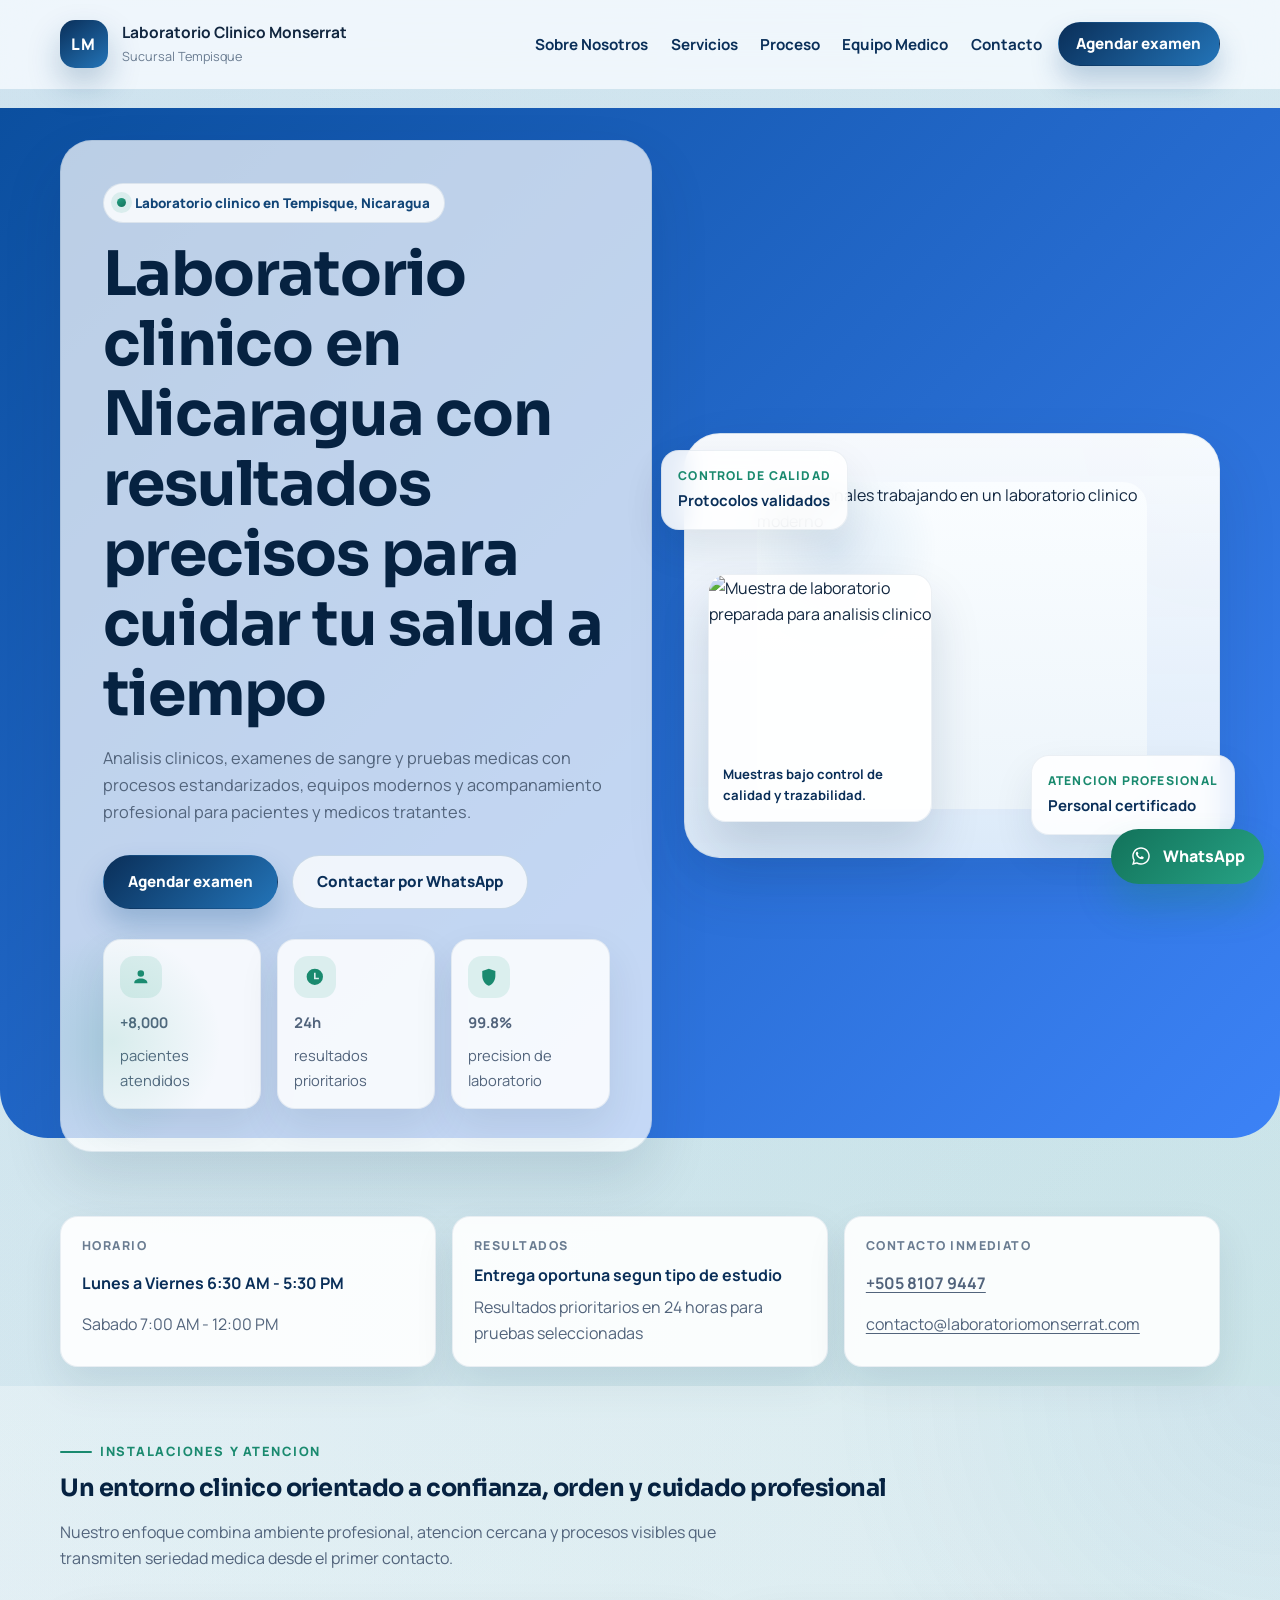
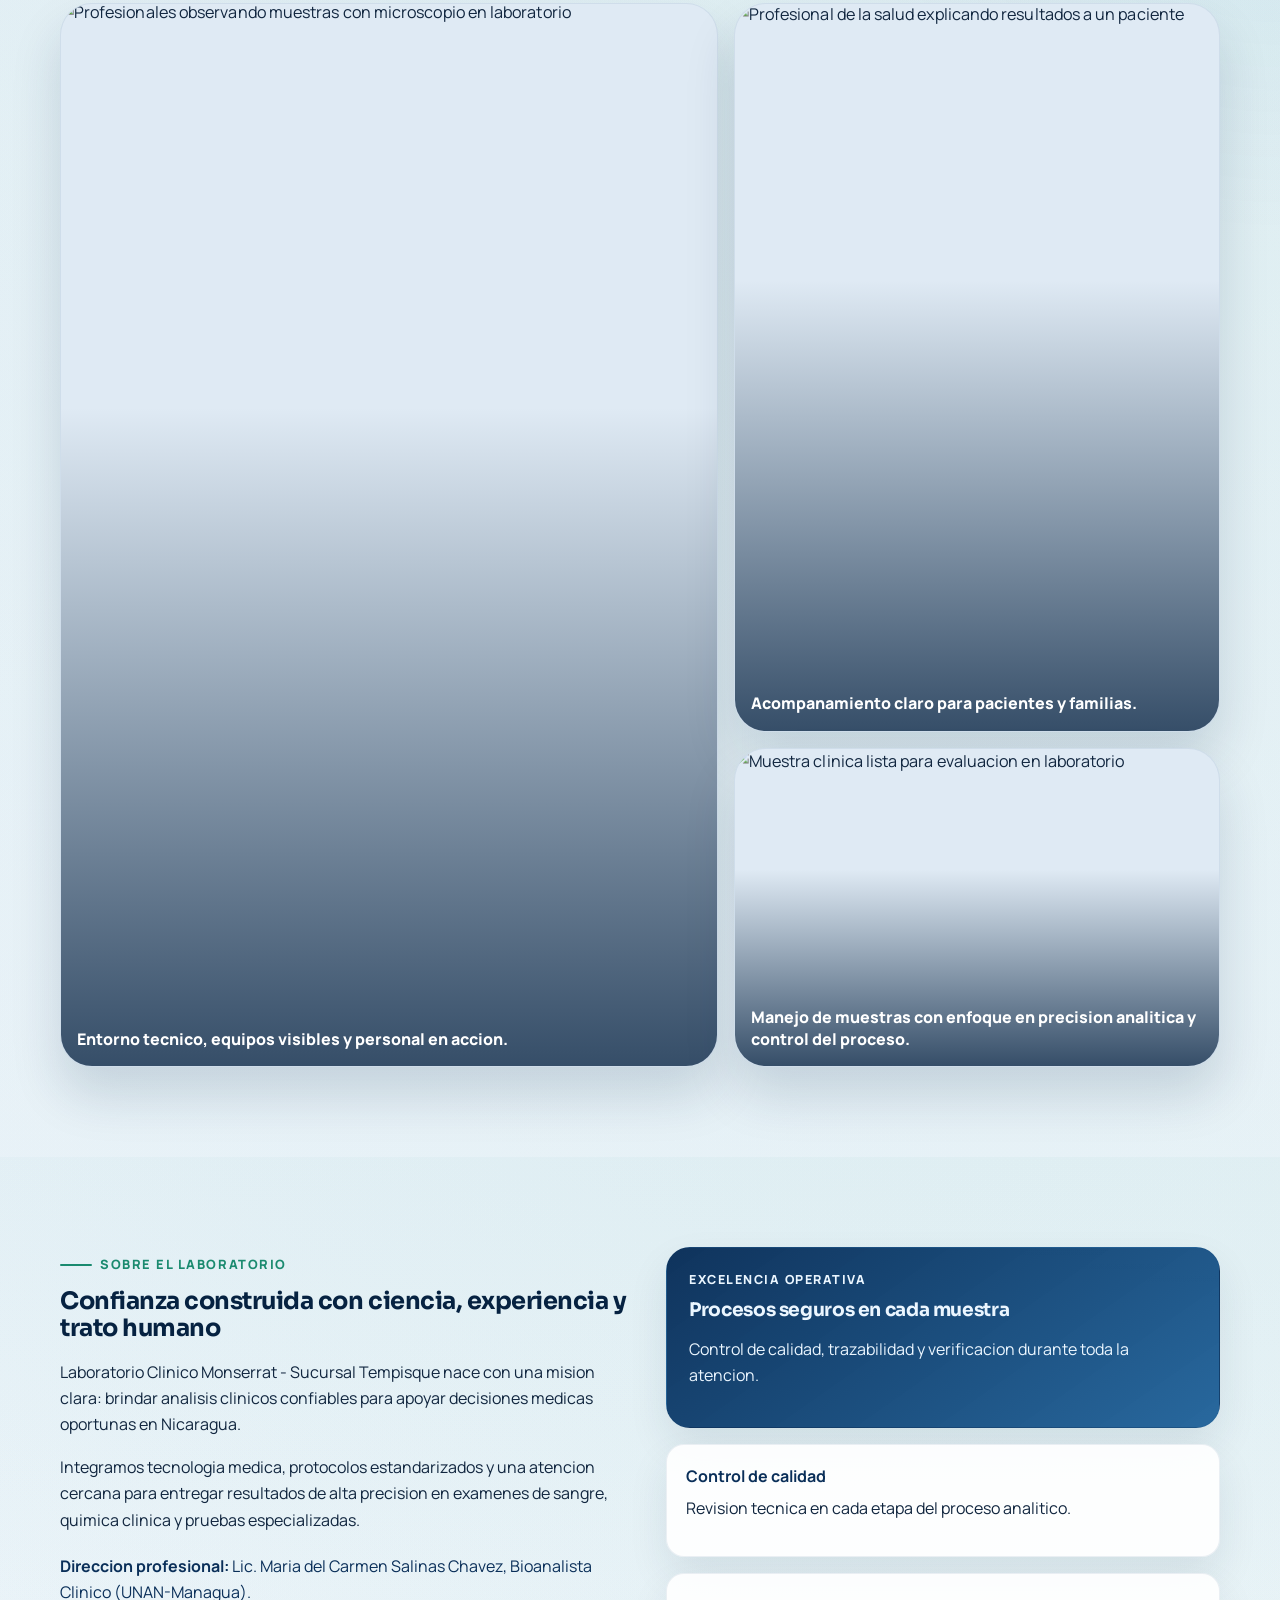
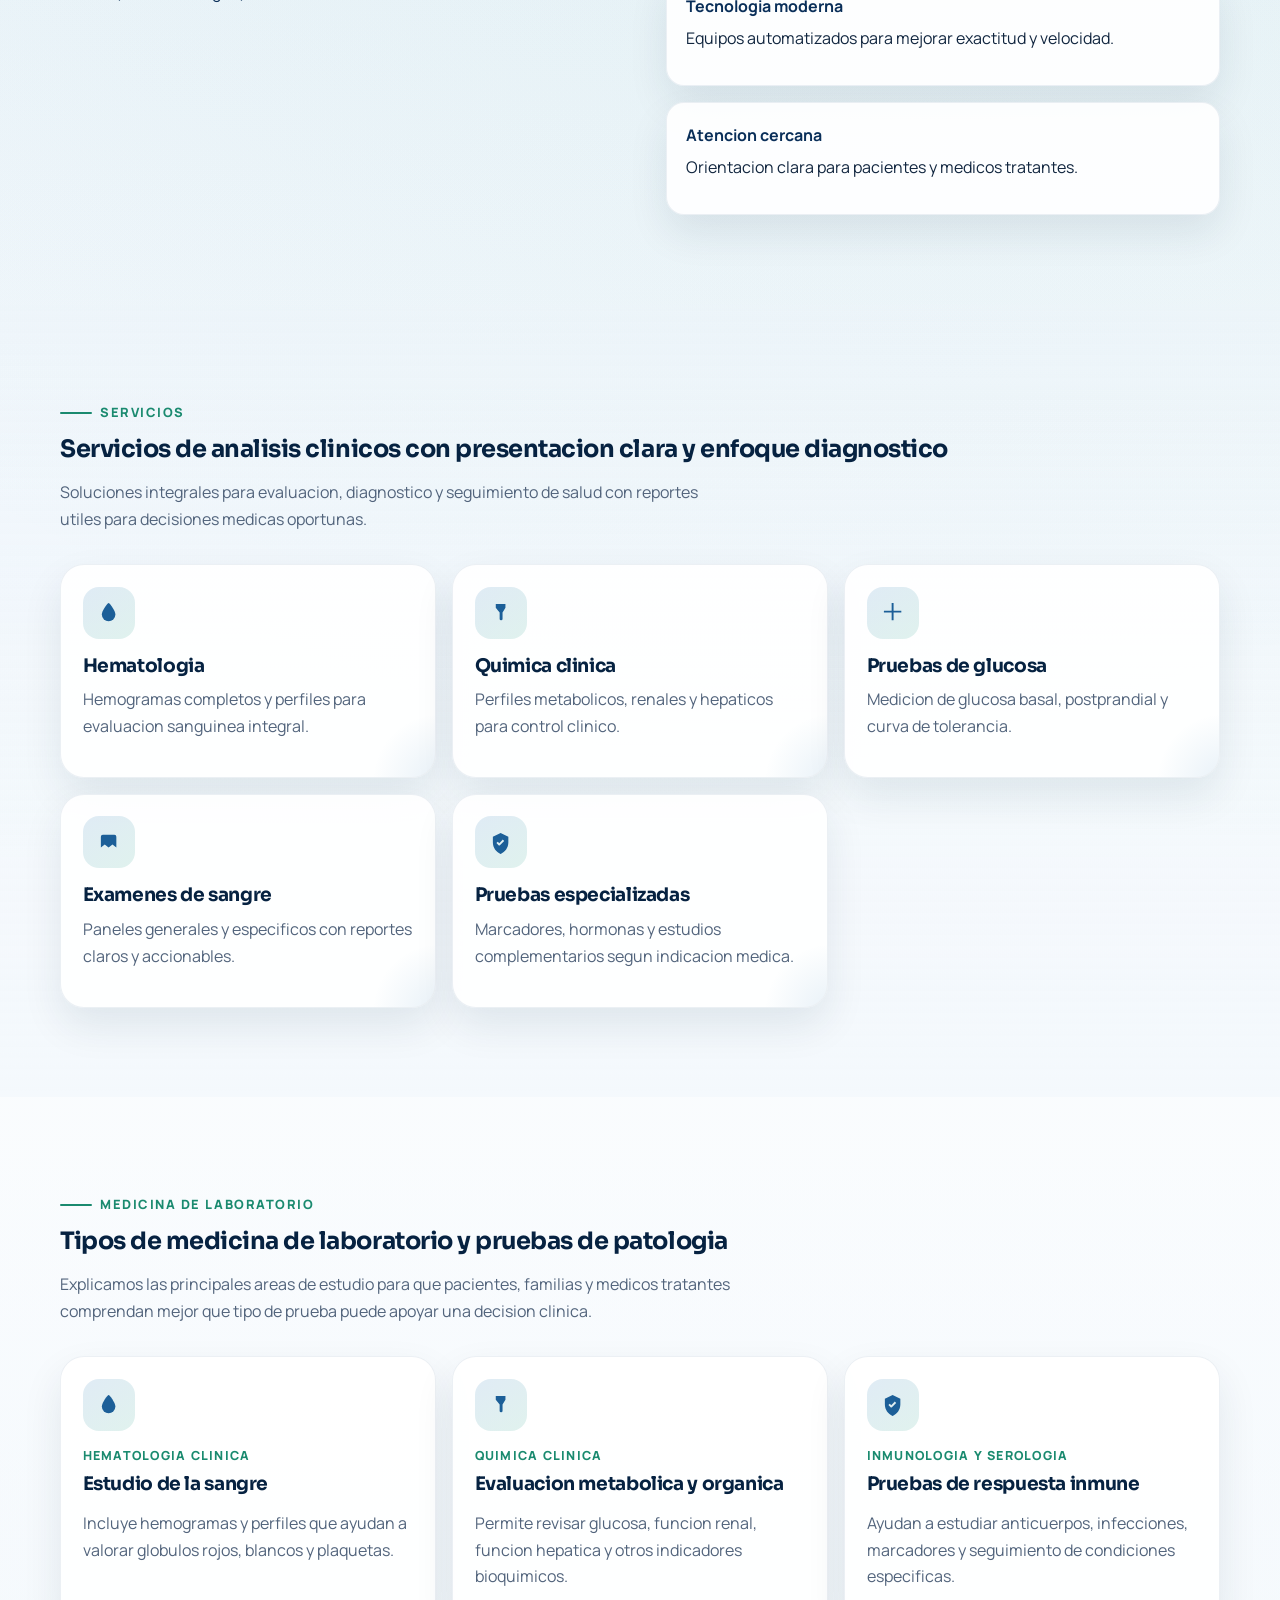
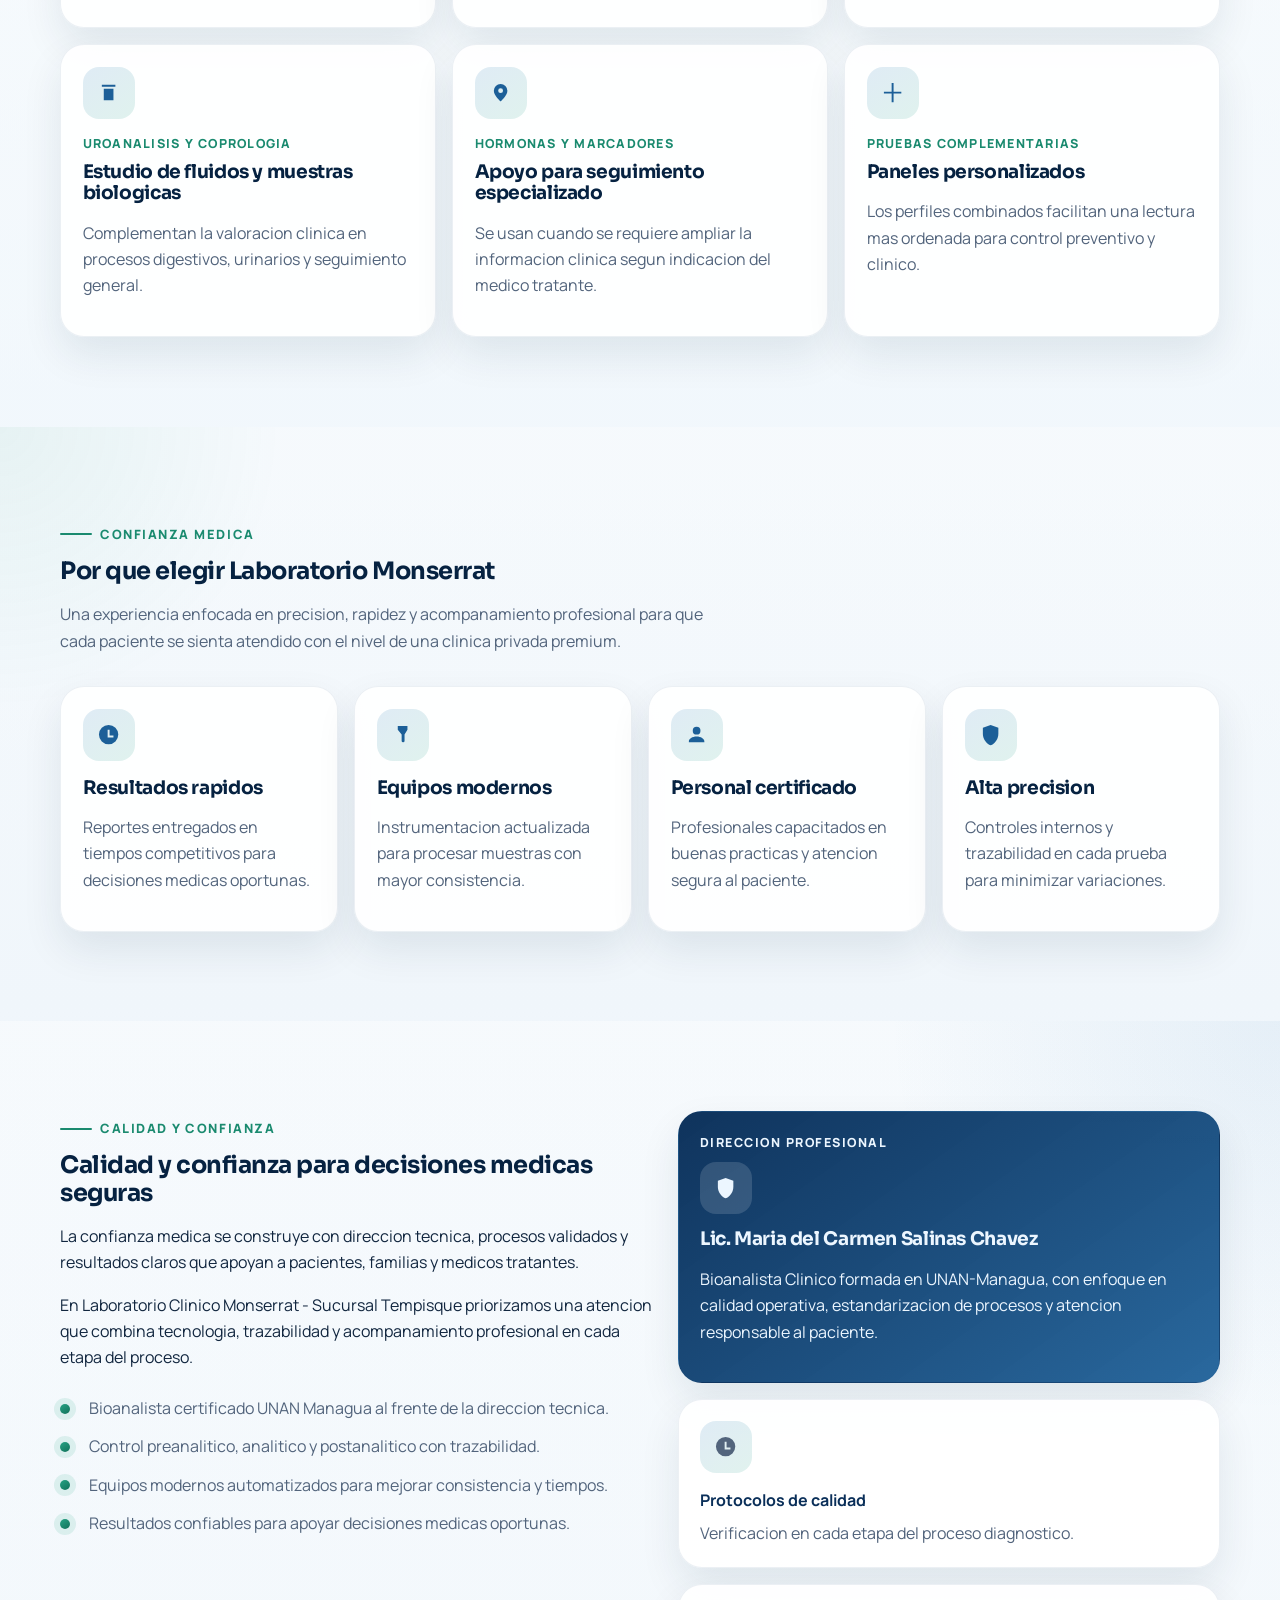
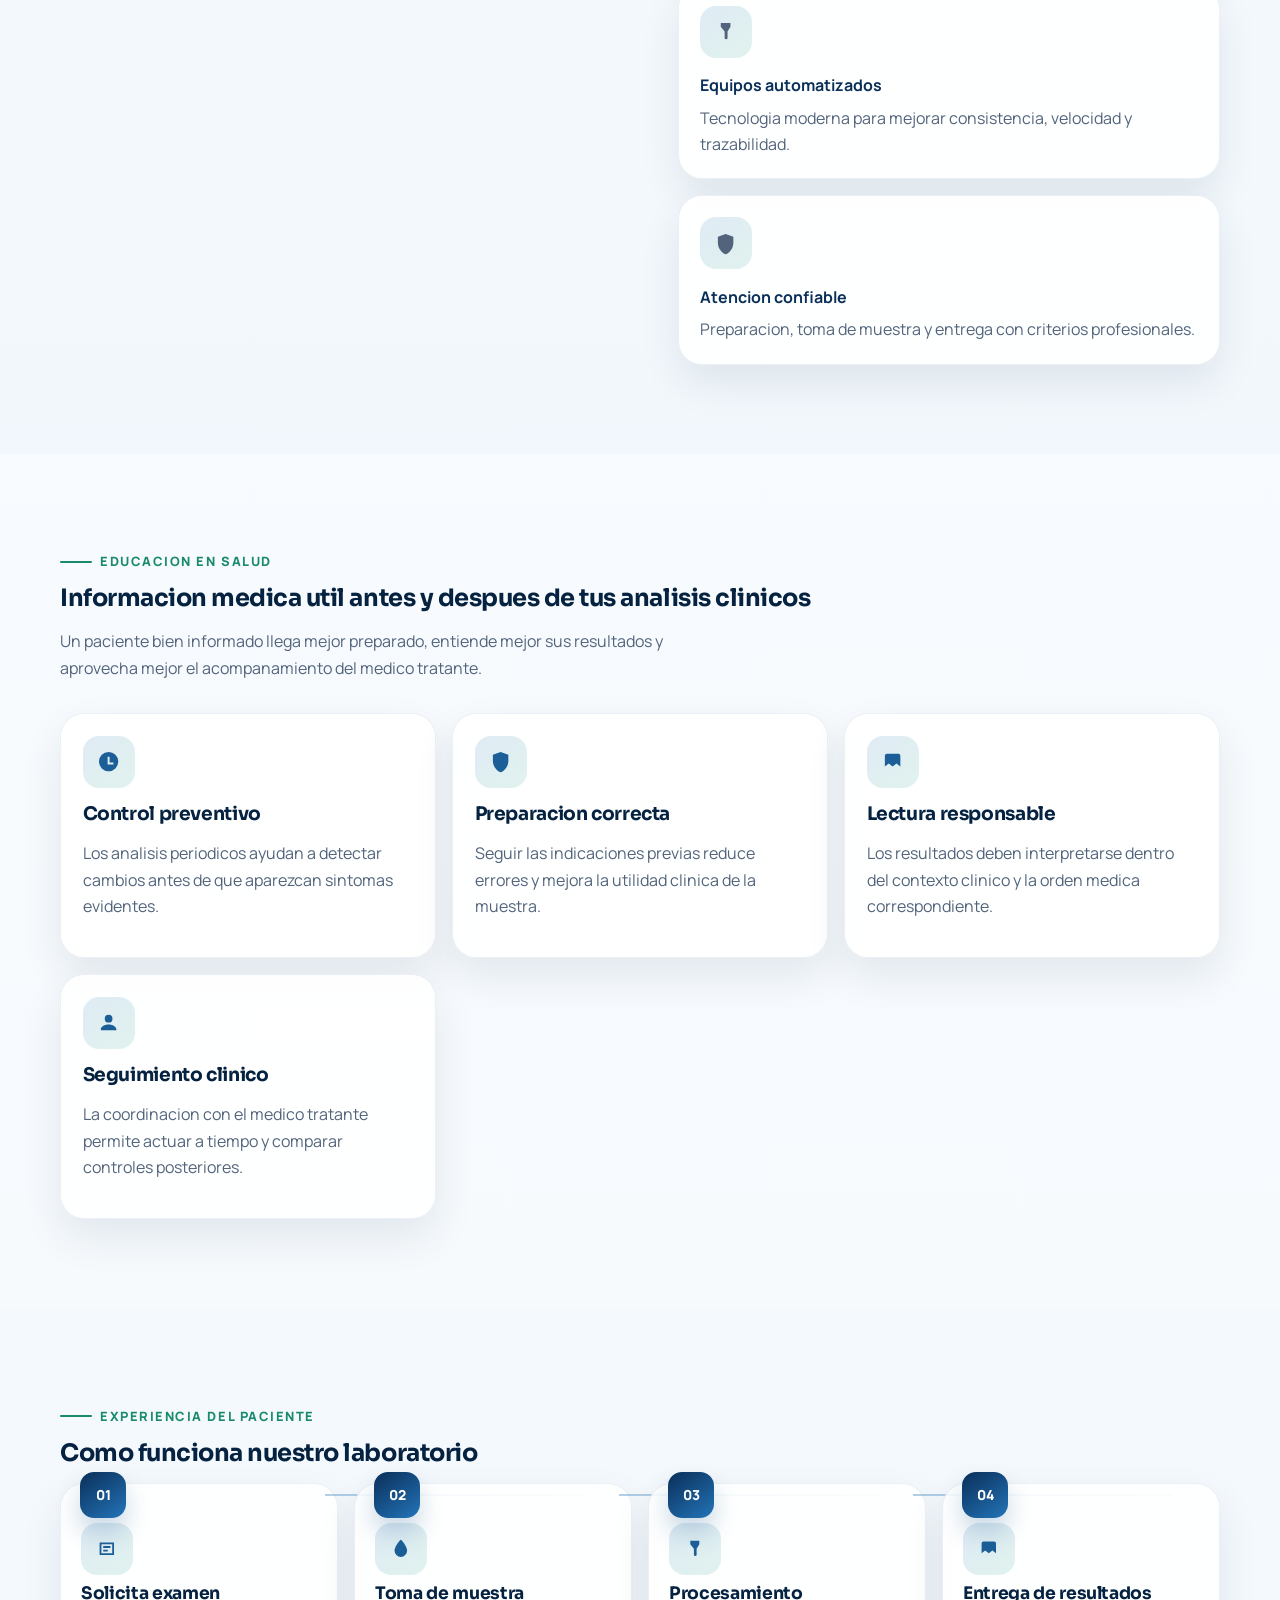
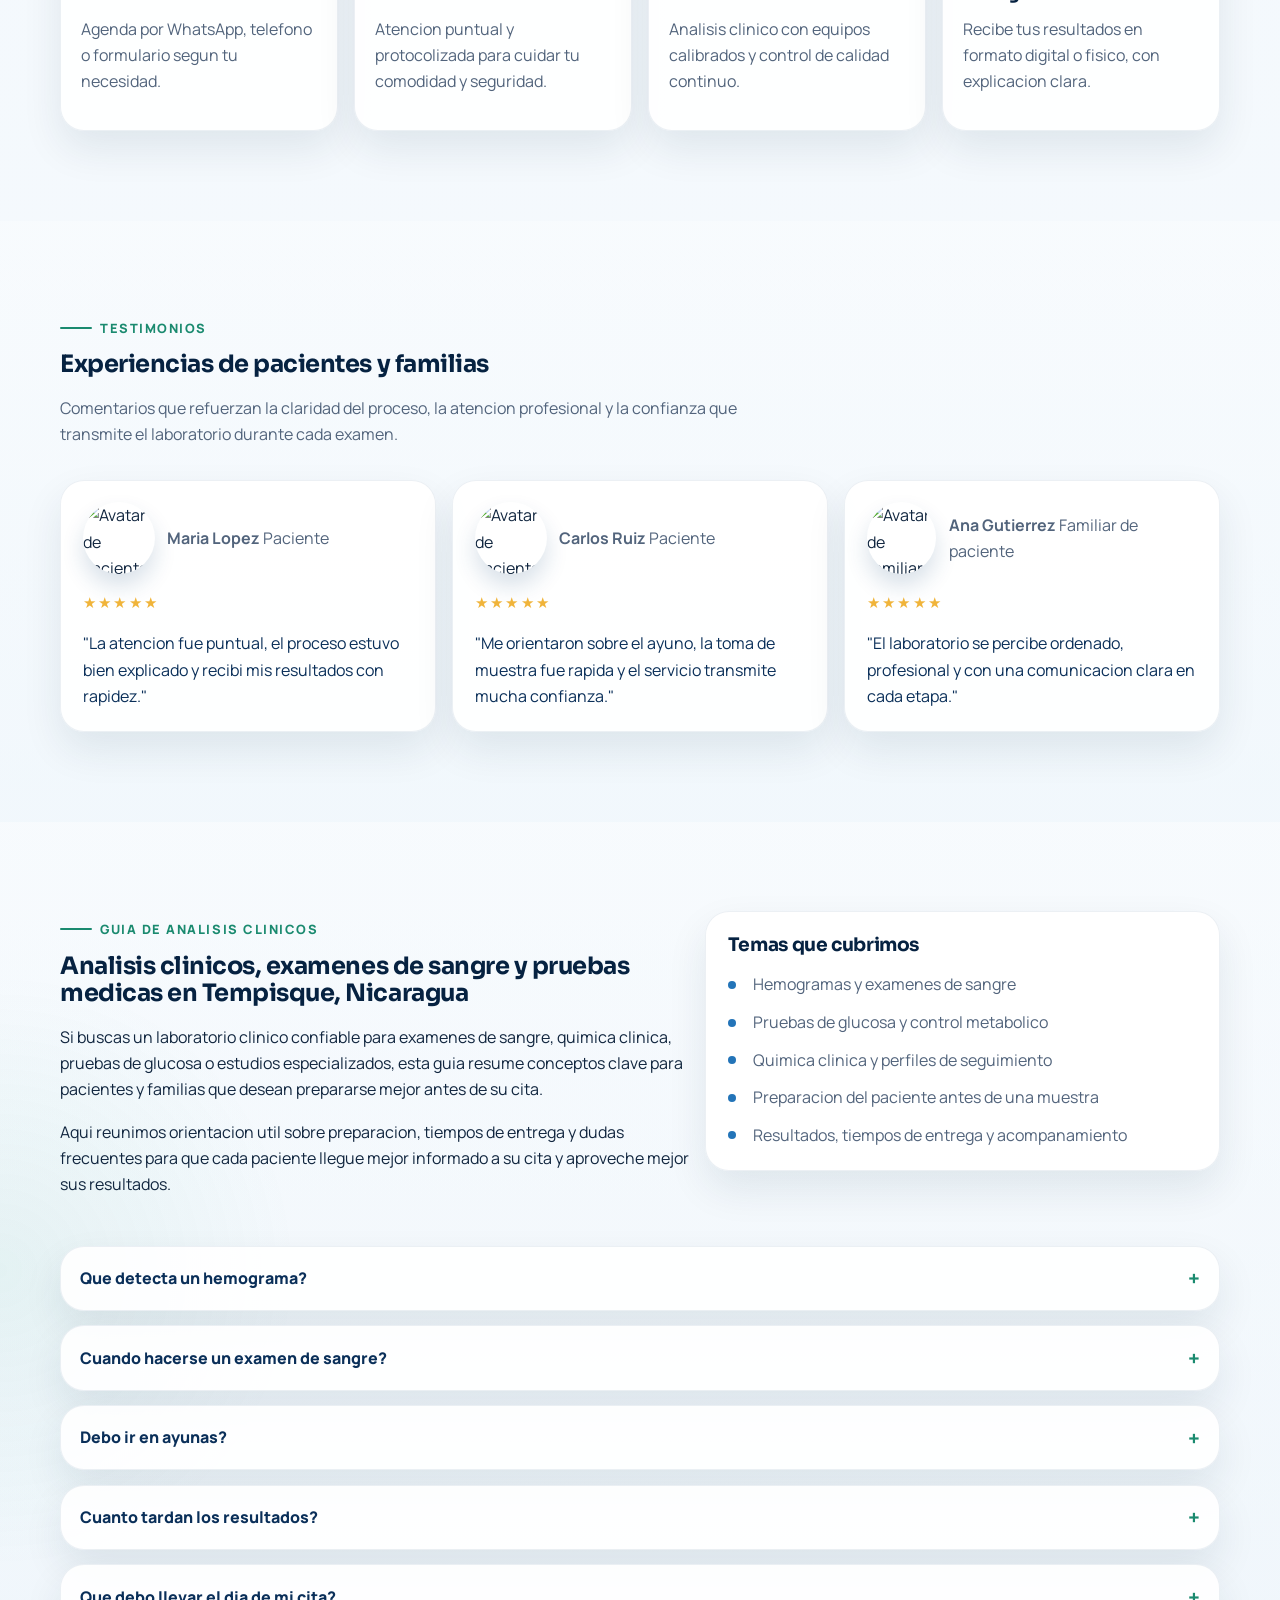
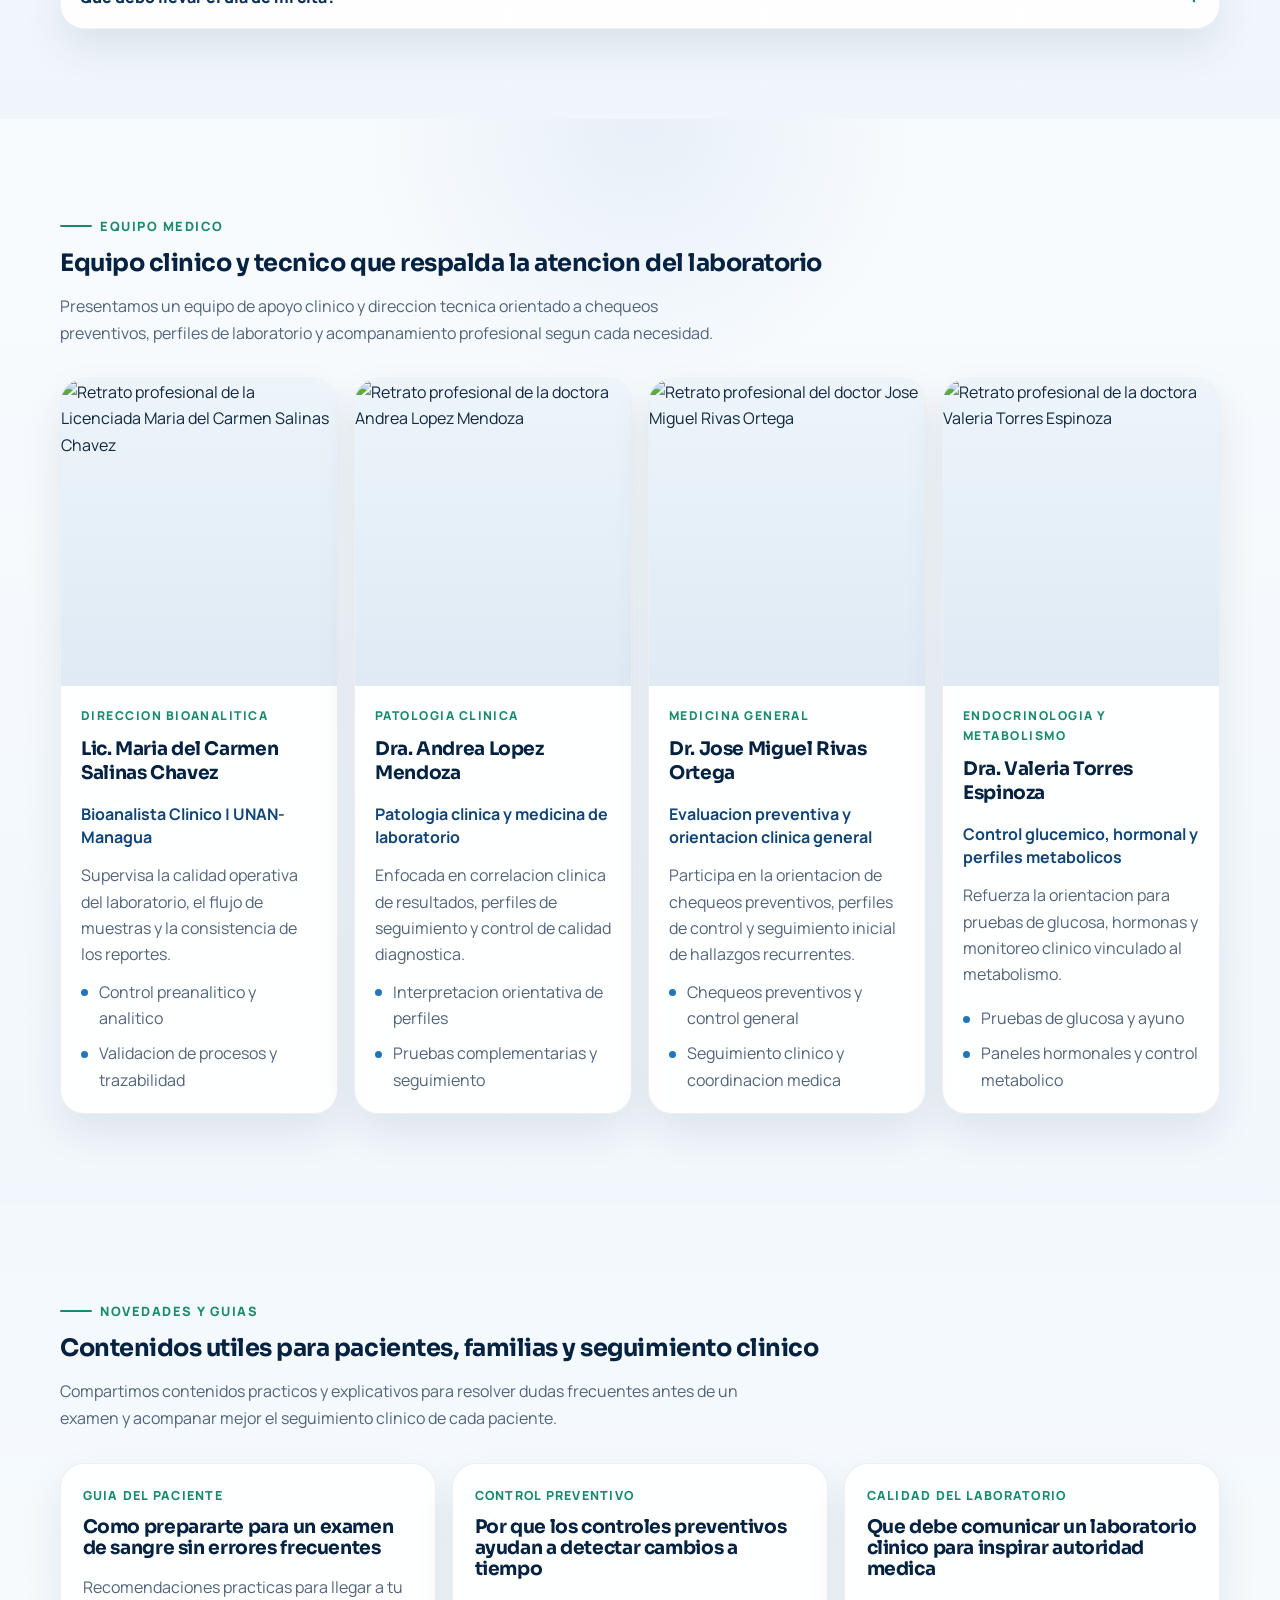
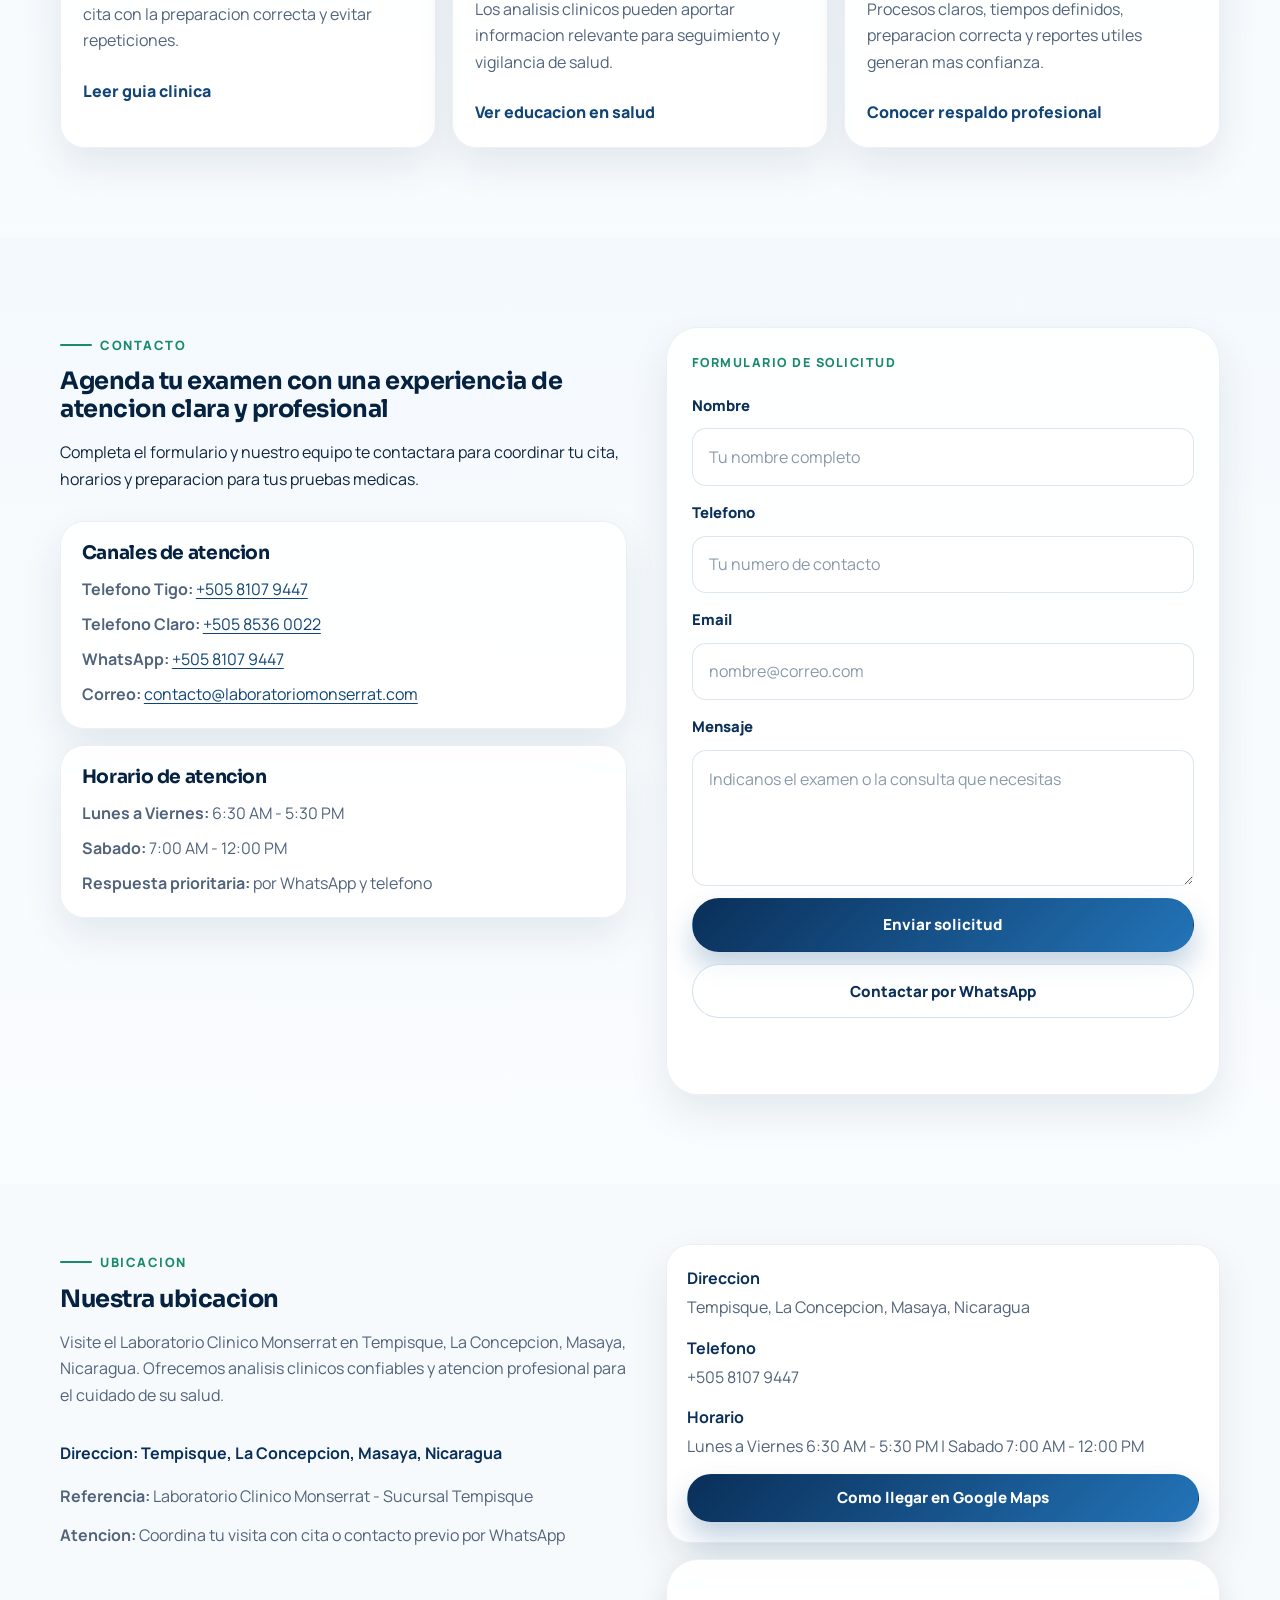
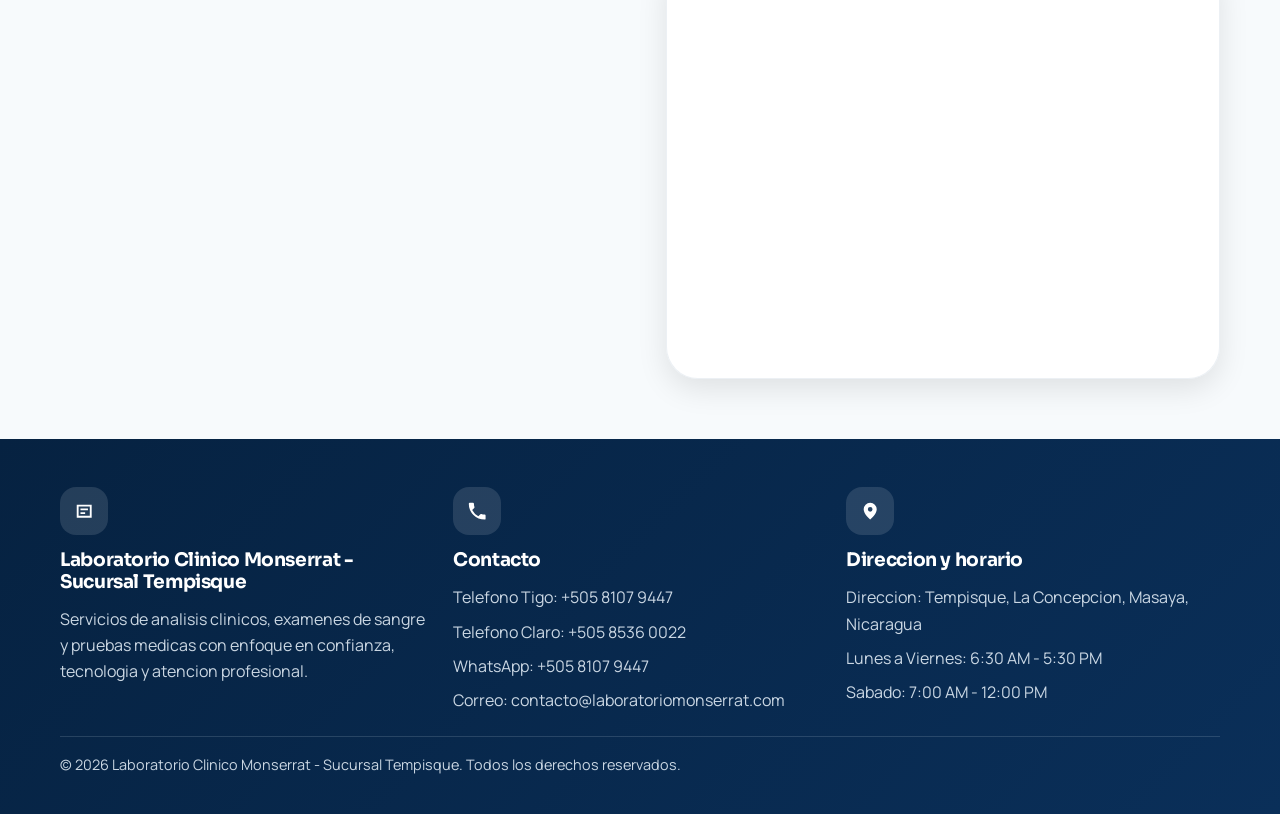
==== commit 3d43c82e: "actualización de la landing" ====
--- a/landing/index.html
+++ b/landing/index.html
@@ -434,7 +434,7 @@
     <section class="section lab-types reveal" id="tipos-pruebas" aria-labelledby="tipos-pruebas-title">
       <div class="container">
         <p class="section-kicker">Medicina de laboratorio</p>
-        <h2 id="tipos-pruebas-title">Tipos de medicina de laboratorio y pruebas de patologia en espanol claro</h2>
+        <h2 id="tipos-pruebas-title">Tipos de medicina de laboratorio y pruebas de patologia</h2>
         <p class="section-intro">
           Explicamos las principales areas de estudio para que pacientes, familias y medicos tratantes
           comprendan mejor que tipo de prueba puede apoyar una decision clinica.
